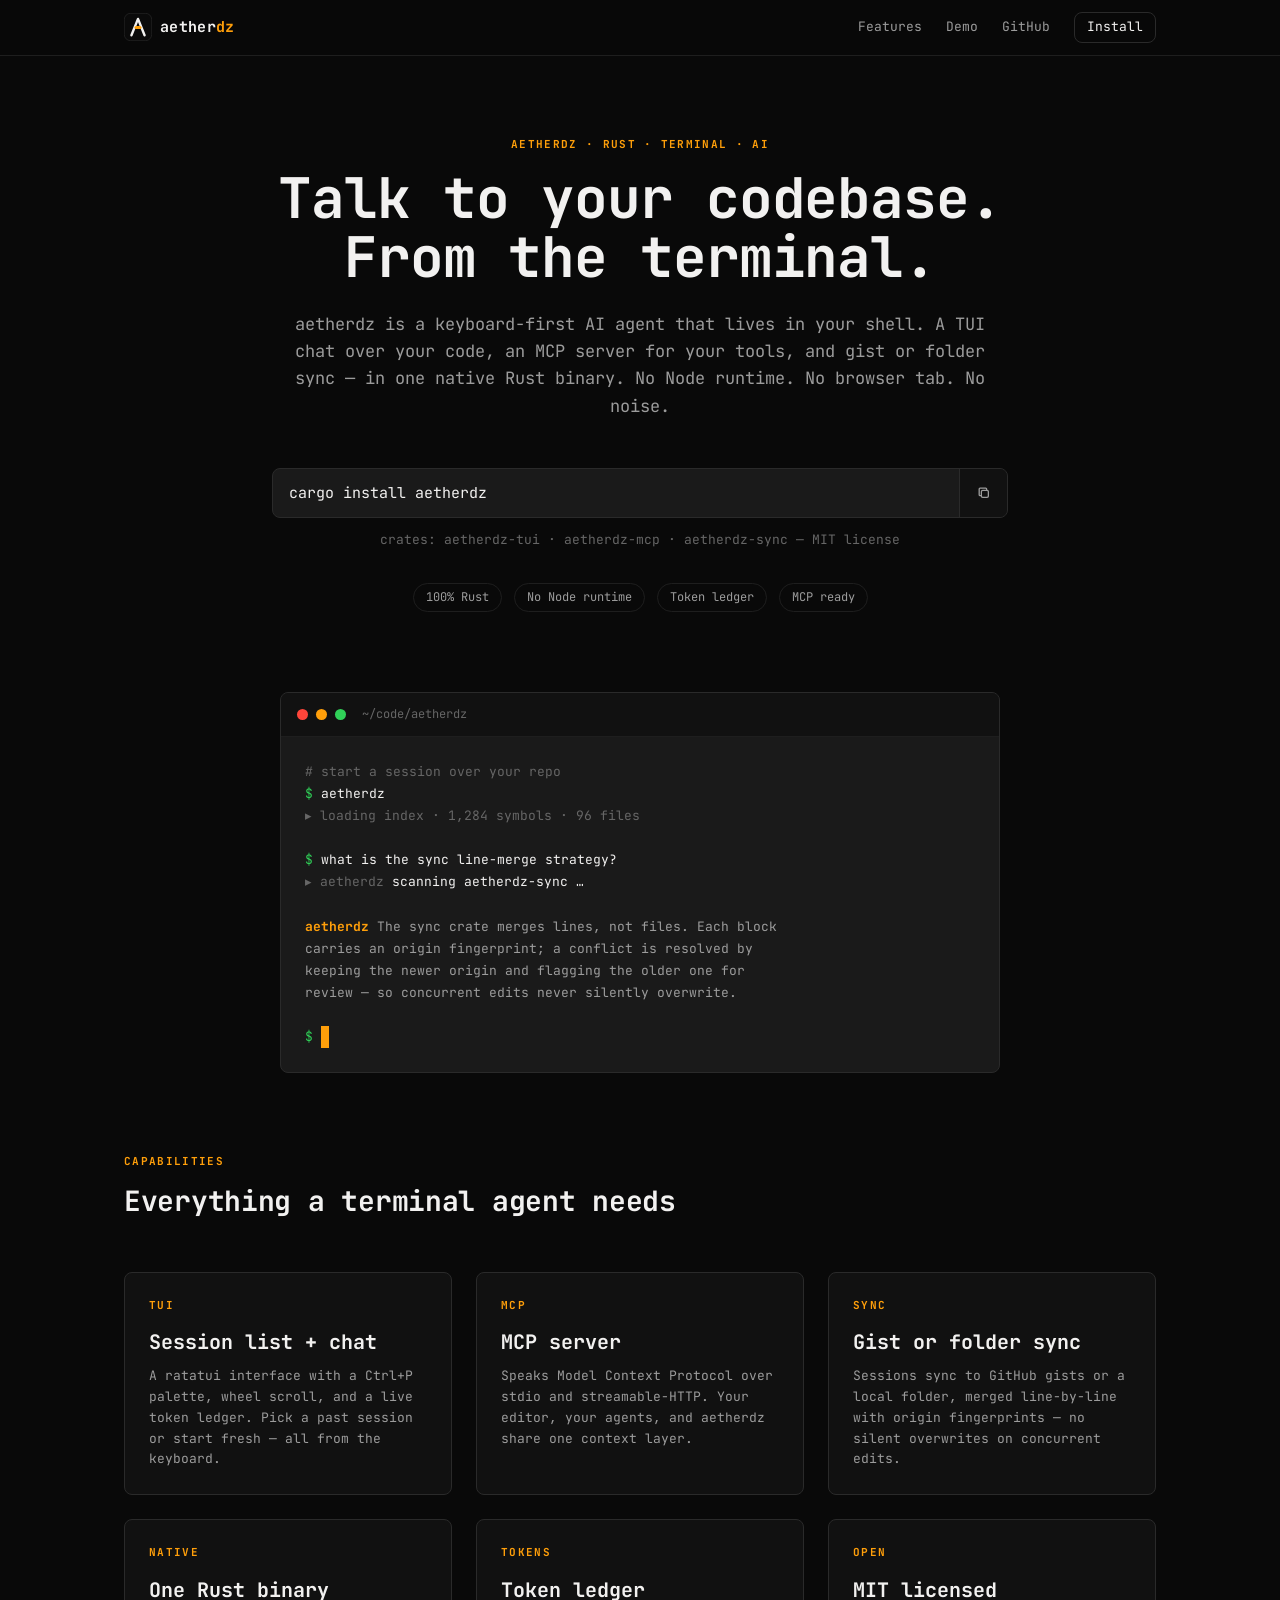
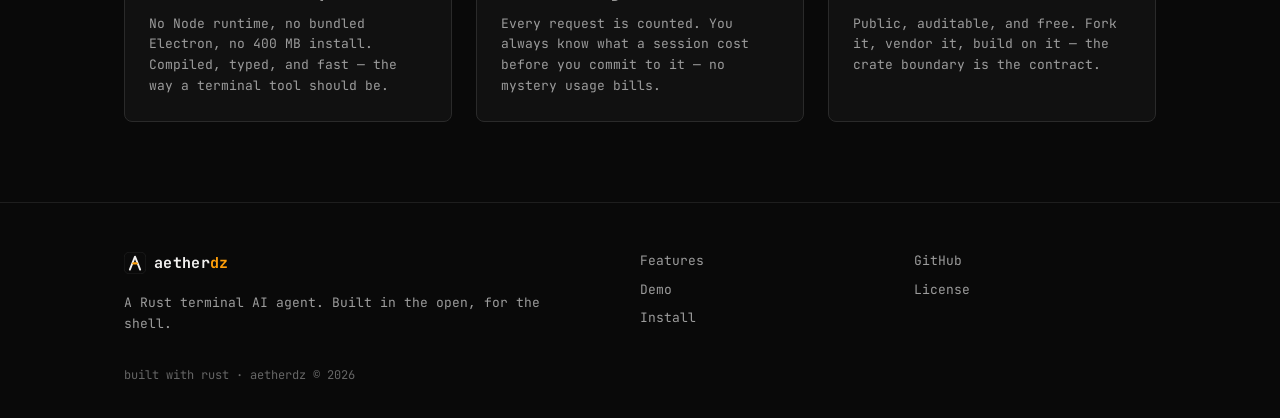
==== index.html @ 6d231a92 "site: aetherdz landing page + original logo mark (DESIGN.md-driven, opencode.ai/jcode.sh aesthetic)" ====
<!DOCTYPE html>
<html lang="en">
<head>
<meta charset="UTF-8">
<meta name="viewport" content="width=device-width, initial-scale=1.0">
<title>aetherdz — Rust terminal AI agent</title>
<meta name="description" content="aetherdz is a Rust terminal AI agent: a TUI chat over your codebase with an MCP server and gist/folder sync. Keyboard-first, token-ledgered, zero Node runtime.">
<link rel="icon" type="image/svg+xml" href="/logo.svg">
<link rel="preload" href="/fonts/jetbrains-mono-400.woff2" as="font" type="font/woff2" crossorigin>
<link rel="preload" href="/fonts/jetbrains-mono-700.woff2" as="font" type="font/woff2" crossorigin>
<link rel="stylesheet" href="/style.css">
</head>
<body>
<a class="skip-link" href="#main">Skip to content</a>

<header class="nav" id="top">
  <nav aria-label="Primary">
    <a class="brand" href="#top" aria-label="aetherdz home">
      <svg class="brand-mark" viewBox="0 0 64 64" width="28" height="28" aria-hidden="true">
        <rect x="0.75" y="0.75" width="62.5" height="62.5" rx="14" fill="#0A0A0A" stroke="#2A2A2A" stroke-width="1.5"/>
        <path d="M 17 51 L 32 13.5 L 47 51" fill="none" stroke="#F2F1F0" stroke-width="5.5" stroke-linecap="round" stroke-linejoin="round"/>
        <rect x="24" y="29.5" width="16" height="7" rx="3.5" fill="#FF9F0A"/>
      </svg>
      <span class="brand-name">aether<span class="brand-accent">dz</span></span>
    </a>
    <div class="nav-links">
      <a href="#features">Features</a>
      <a href="#terminal">Demo</a>
      <a href="https://github.com/Aetherdz/aetherdz" rel="noopener">GitHub</a>
      <a class="nav-cta" href="#install">Install</a>
    </div>
  </nav>
</header>

<main id="main">

  <section class="hero" aria-labelledby="hero-title">
    <p class="overline">aetherdz · rust · terminal · ai</p>
    <h1 id="hero-title">Talk to your codebase.<br>From the terminal.</h1>
    <p class="lead">aetherdz is a keyboard-first AI agent that lives in your shell. A TUI chat over your code, an MCP server for your tools, and gist or folder sync — in one native Rust binary. No Node runtime. No browser tab. No noise.</p>
    <div class="install" id="install">
      <div class="install-row">
        <code class="install-code" id="install-code">cargo install aetherdz</code>
        <button class="copy-btn" id="copy-btn" type="button" aria-label="Copy install command">
          <svg class="icon icon-copy" viewBox="0 0 16 16" width="14" height="14" aria-hidden="true"><rect x="5" y="5" width="8" height="8" rx="1.5" fill="none" stroke="currentColor" stroke-width="1.5"/><path d="M11 5V3.5a1 1 0 0 0-1-1H3.5a1 1 0 0 0-1 1V10a1 1 0 0 0 1 1H5" fill="none" stroke="currentColor" stroke-width="1.5"/></svg>
          <svg class="icon icon-check" viewBox="0 0 16 16" width="14" height="14" aria-hidden="true"><path d="M3 8.5 6.5 12 13 4.5" fill="none" stroke="currentColor" stroke-width="2" stroke-linecap="round" stroke-linejoin="round"/></svg>
        </button>
      </div>
      <p class="install-meta" aria-live="polite">crates: aetherdz-tui · aetherdz-mcp · aetherdz-sync — MIT license</p>
    </div>
    <ul class="badges" aria-label="Highlights">
      <li>100% Rust</li>
      <li>No Node runtime</li>
      <li>Token ledger</li>
      <li>MCP ready</li>
    </ul>
  </section>

  <section class="terminal-wrap" id="terminal" aria-labelledby="terminal-title">
    <h2 id="terminal-title" class="sr-only">Terminal demo</h2>
    <figure class="terminal">
      <div class="terminal-bar">
        <span class="dot dot-red" aria-hidden="true"></span>
        <span class="dot dot-yellow" aria-hidden="true"></span>
        <span class="dot dot-green" aria-hidden="true"></span>
        <span class="terminal-path">~/code/aetherdz</span>
      </div>
      <pre class="terminal-body" tabindex="0"><span class="t-dim"># start a session over your repo</span>
<span class="t-prompt">$</span> aetherdz
<span class="t-dim">▸ loading index · 1,284 symbols · 96 files</span>

<span class="t-prompt">$</span> what is the sync line-merge strategy?
<span class="t-dim">▸ aetherdz</span> scanning aetherdz-sync …

<span class="t-sys">aetherdz</span> <span class="t-plain">The sync crate merges lines, not files. Each block
carries an origin fingerprint; a conflict is resolved by
keeping the newer origin and flagging the older one for
review — so concurrent edits never silently overwrite.</span>

<span class="t-prompt">$</span> <span class="t-cursor">▊</span></pre>
    </figure>
  </section>

  <section class="features" id="features" aria-labelledby="features-title">
    <p class="overline">capabilities</p>
    <h2 class="section-title" id="features-title">Everything a terminal agent needs</h2>
    <div class="feature-grid">
      <article class="feature-card">
        <p class="feature-label">tui</p>
        <h3>Session list + chat</h3>
        <p>A ratatui interface with a Ctrl+P palette, wheel scroll, and a live token ledger. Pick a past session or start fresh — all from the keyboard.</p>
      </article>
      <article class="feature-card">
        <p class="feature-label">mcp</p>
        <h3>MCP server</h3>
        <p>Speaks Model Context Protocol over stdio and streamable-HTTP. Your editor, your agents, and aetherdz share one context layer.</p>
      </article>
      <article class="feature-card">
        <p class="feature-label">sync</p>
        <h3>Gist or folder sync</h3>
        <p>Sessions sync to GitHub gists or a local folder, merged line-by-line with origin fingerprints — no silent overwrites on concurrent edits.</p>
      </article>
      <article class="feature-card">
        <p class="feature-label">native</p>
        <h3>One Rust binary</h3>
        <p>No Node runtime, no bundled Electron, no 400 MB install. Compiled, typed, and fast — the way a terminal tool should be.</p>
      </article>
      <article class="feature-card">
        <p class="feature-label">tokens</p>
        <h3>Token ledger</h3>
        <p>Every request is counted. You always know what a session cost before you commit to it — no mystery usage bills.</p>
      </article>
      <article class="feature-card">
        <p class="feature-label">open</p>
        <h3>MIT licensed</h3>
        <p>Public, auditable, and free. Fork it, vendor it, build on it — the crate boundary is the contract.</p>
      </article>
    </div>
  </section>

</main>

<footer class="footer">
  <div class="footer-grid">
    <div class="footer-brand">
      <a class="brand" href="#top" aria-label="aetherdz home">
        <svg class="brand-mark" viewBox="0 0 64 64" width="22" height="22" aria-hidden="true">
          <rect x="0.75" y="0.75" width="62.5" height="62.5" rx="14" fill="#0A0A0A" stroke="#2A2A2A" stroke-width="1.5"/>
          <path d="M 17 51 L 32 13.5 L 47 51" fill="none" stroke="#F2F1F0" stroke-width="5.5" stroke-linecap="round" stroke-linejoin="round"/>
          <rect x="24" y="29.5" width="16" height="7" rx="3.5" fill="#FF9F0A"/>
        </svg>
        <span class="brand-name">aether<span class="brand-accent">dz</span></span>
      </a>
      <p class="footer-tagline">A Rust terminal AI agent. Built in the open, for the shell.</p>
    </div>
    <nav class="footer-links" aria-label="Footer">
      <a href="#features">Features</a>
      <a href="#terminal">Demo</a>
      <a href="#install">Install</a>
    </nav>
    <div class="footer-links" aria-label="External">
      <a href="https://github.com/Aetherdz/aetherdz" rel="noopener">GitHub</a>
      <a href="https://github.com/Aetherdz/aetherdz/blob/main/LICENSE" rel="noopener">License</a>
    </div>
  </div>
  <p class="footer-status">built with rust · aetherdz © 2026</p>
</footer>

<script>
(function () {
  var btn = document.getElementById('copy-btn');
  var code = document.getElementById('install-code');
  var text = 'cargo install aetherdz';
  var row = btn.closest('.install-row');
  btn.addEventListener('click', function () {
    function done() {
      row.classList.add('copied');
      btn.setAttribute('aria-label', 'Copied');
      setTimeout(function () {
        row.classList.remove('copied');
        btn.setAttribute('aria-label', 'Copy install command');
      }, 1200);
    }
    if (navigator.clipboard && navigator.clipboard.writeText) {
      navigator.clipboard.writeText(text).then(done).catch(function () { fallback(); });
    } else { fallback(); }
    function fallback() {
      var ta = document.createElement('textarea');
      ta.value = text;
      ta.setAttribute('readonly', '');
      ta.style.position = 'absolute';
      ta.style.left = '-9999px';
      document.body.appendChild(ta);
      ta.select();
      try { document.execCommand('copy'); done(); } catch (e) {}
      document.body.removeChild(ta);
    }
  });
})();
</script>
</body>
</html>
---- style.css ----
/* ============================================================
   aetherdz — design tokens (DESIGN.md §2–§4)
   Dark mono terminal aesthetic · opencode.ai + jcode.sh
   ============================================================ */

:root {
  /* Surface */
  --surface-primary: #090909;
  --surface-secondary: #111111;
  --surface-elevated: #1A1A1A;
  /* Text */
  --text-primary: #F2F1F0;
  --text-secondary: #9C9C9C;
  --text-tertiary: #666666;
  /* Border */
  --border-default: #2A2A2A;
  --border-subtle: #1E1E1E;
  /* Accent */
  --accent-primary: #FF9F0A;
  --accent-hover: #FFB340;
  /* Status */
  --status-success: #30D158;
  --status-error: #FF453A;
  /* Spacing */
  --space-1: 4px;
  --space-2: 8px;
  --space-3: 12px;
  --space-4: 16px;
  --space-6: 24px;
  --space-8: 32px;
  --space-10: 40px;
  --space-12: 48px;
  --space-16: 64px;
  --space-20: 80px;
  /* Type scale */
  --text-display: clamp(2.25rem, 6vw, 3.5rem);
  --text-h1: 1.75rem;
  --text-h2: 1.25rem;
  --text-body-lg: 1.0625rem;
  --text-body: 0.9375rem;
  --text-body-sm: 0.8125rem;
  --text-caption: 0.75rem;
  --text-overline: 0.6875rem;
  /* Motion */
  --ease-out: cubic-bezier(0.16, 1, 0.3, 1);
  /* Layout */
  --content-width: 1080px;
  --radius: 8px;
  --font-mono: "JetBrains Mono", ui-monospace, SFMono-Regular, Menlo, Consolas, monospace;
}

@font-face {
  font-family: "JetBrains Mono";
  src: url("/fonts/jetbrains-mono-400.woff2") format("woff2");
  font-weight: 400;
  font-style: normal;
  font-display: swap;
}
@font-face {
  font-family: "JetBrains Mono";
  src: url("/fonts/jetbrains-mono-700.woff2") format("woff2");
  font-weight: 700;
  font-style: normal;
  font-display: swap;
}

/* ============================================================
   Base
   ============================================================ */

* { box-sizing: border-box; }

html { scroll-behavior: smooth; }

body {
  margin: 0;
  background: var(--surface-primary);
  color: var(--text-primary);
  font-family: var(--font-mono);
  font-size: var(--text-body);
  line-height: 1.6;
  -webkit-font-smoothing: antialiased;
}

img, svg { display: block; }

a { color: var(--text-secondary); text-decoration: none; transition: color 150ms var(--ease-out); }
a:hover { color: var(--text-primary); }
a:focus-visible, button:focus-visible {
  outline: 2px solid var(--accent-primary);
  outline-offset: 2px;
  border-radius: 2px;
}

.skip-link {
  position: absolute;
  left: -9999px;
  top: 0;
  z-index: 100;
  background: var(--accent-primary);
  color: #090909;
  padding: var(--space-2) var(--space-4);
  font-weight: 700;
}
.skip-link:focus { left: 0; }

.sr-only {
  position: absolute;
  width: 1px; height: 1px;
  padding: 0; margin: -1px;
  overflow: hidden;
  clip: rect(0 0 0 0);
  white-space: nowrap;
  border: 0;
}

/* ============================================================
   Nav
   ============================================================ */

.nav {
  position: sticky;
  top: 0;
  z-index: 50;
  background: rgba(9, 9, 9, 0.92);
  backdrop-filter: blur(8px);
  border-bottom: 1px solid var(--border-subtle);
}

.nav nav {
  max-width: var(--content-width);
  margin: 0 auto;
  padding: var(--space-3) var(--space-6);
  display: flex;
  align-items: center;
  justify-content: space-between;
  gap: var(--space-4);
}

.brand {
  display: inline-flex;
  align-items: center;
  gap: var(--space-2);
  color: var(--text-primary);
  font-weight: 700;
}
.brand:hover { color: var(--text-primary); }
.brand-mark { flex: none; }
.brand-name { font-size: var(--text-body); letter-spacing: 0.02em; }
.brand-accent { color: var(--accent-primary); }

.nav-links {
  display: flex;
  align-items: center;
  gap: var(--space-6);
  font-size: var(--text-body-sm);
}

.nav-links a[aria-current="page"] { color: var(--text-primary); }

.nav-cta {
  color: var(--text-primary);
  border: 1px solid var(--border-default);
  border-radius: var(--radius);
  padding: var(--space-1) var(--space-3);
  transition: border-color 150ms var(--ease-out), color 150ms var(--ease-out);
}
.nav-cta:hover { border-color: var(--accent-primary); color: var(--accent-primary); }

/* ============================================================
   Hero
   ============================================================ */

.hero {
  max-width: var(--content-width);
  margin: 0 auto;
  padding: var(--space-20) var(--space-6) var(--space-12);
  text-align: center;
}

.overline {
  font-size: var(--text-overline);
  font-weight: 700;
  letter-spacing: 0.12em;
  text-transform: uppercase;
  color: var(--accent-primary);
  margin: 0 0 var(--space-4);
}

.hero h1 {
  font-size: var(--text-display);
  font-weight: 700;
  line-height: 1.05;
  letter-spacing: -0.02em;
  margin: 0 0 var(--space-6);
}

.lead {
  font-size: var(--text-body-lg);
  color: var(--text-secondary);
  max-width: 46rem;
  margin: 0 auto var(--space-12);
}

/* Install command */
.install { max-width: 46rem; margin: 0 auto var(--space-8); }

.install-row {
  display: flex;
  align-items: stretch;
  border: 1px solid var(--border-default);
  border-radius: var(--radius);
  background: var(--surface-elevated);
  overflow: hidden;
  transition: border-color 150ms var(--ease-out);
}
.install-row.copied { border-color: var(--status-success); }

.install-code {
  flex: 1;
  padding: var(--space-3) var(--space-4);
  font-family: var(--font-mono);
  font-size: var(--text-body);
  color: var(--text-primary);
  text-align: left;
  user-select: all;
  overflow-x: auto;
  white-space: nowrap;
}

.copy-btn {
  flex: none;
  display: grid;
  place-items: center;
  width: 48px;
  border: none;
  border-left: 1px solid var(--border-default);
  background: var(--surface-secondary);
  color: var(--text-secondary);
  cursor: pointer;
  transition: color 150ms var(--ease-out), background-color 150ms var(--ease-out);
}
.copy-btn:hover { color: var(--accent-primary); background: var(--surface-elevated); }
.copy-btn:active { background: var(--surface-primary); }

.icon-check { display: none; }
.install-row.copied .icon-copy { display: none; }
.install-row.copied .icon-check { display: block; color: var(--status-success); }

.install-meta {
  margin: var(--space-3) 0 0;
  font-size: var(--text-body-sm);
  color: var(--text-tertiary);
}

/* Badges */
.badges {
  list-style: none;
  display: flex;
  flex-wrap: wrap;
  justify-content: center;
  gap: var(--space-3);
  padding: 0;
  margin: var(--space-8) 0 0;
}
.badges li {
  font-size: var(--text-caption);
  font-weight: 500;
  color: var(--text-secondary);
  border: 1px solid var(--border-subtle);
  border-radius: 999px;
  padding: var(--space-1) var(--space-3);
}

/* ============================================================
   Terminal demo
   ============================================================ */

.terminal-wrap {
  max-width: var(--content-width);
  margin: 0 auto;
  padding: var(--space-8) var(--space-6) var(--space-20);
}

.terminal {
  max-width: 720px;
  margin: 0 auto;
  border: 1px solid var(--border-default);
  border-radius: var(--radius);
  background: var(--surface-elevated);
  overflow: hidden;
  animation: rise 500ms var(--ease-out) both;
}

.terminal-bar {
  display: flex;
  align-items: center;
  gap: var(--space-2);
  padding: var(--space-3) var(--space-4);
  border-bottom: 1px solid var(--border-subtle);
  background: var(--surface-secondary);
}

.dot { width: 11px; height: 11px; border-radius: 50%; }
.dot-red { background: var(--status-error); }
.dot-yellow { background: var(--accent-primary); }
.dot-green { background: var(--status-success); }

.terminal-path {
  margin-left: var(--space-2);
  font-size: var(--text-caption);
  color: var(--text-tertiary);
}

.terminal-body {
  margin: 0;
  padding: var(--space-6);
  font-family: var(--font-mono);
  font-size: var(--text-body-sm);
  line-height: 1.7;
  color: var(--text-primary);
  overflow-x: auto;
  max-height: 420px;
}

.t-dim { color: var(--text-tertiary); }
.t-prompt { color: var(--status-success); }
.t-sys { color: var(--accent-primary); font-weight: 700; }
.t-plain { color: var(--text-secondary); }
.t-cursor {
  display: inline-block;
  width: 0.6em;
  background: var(--accent-primary);
  color: transparent;
  animation: blink 1.2s steps(2, start) infinite;
}

@keyframes blink { to { visibility: hidden; } }
@keyframes rise {
  from { opacity: 0; transform: translateY(8px); }
  to { opacity: 1; transform: translateY(0); }
}

/* ============================================================
   Features
   ============================================================ */

.features {
  max-width: var(--content-width);
  margin: 0 auto;
  padding: 0 var(--space-6) var(--space-20);
}

.features .overline { margin-bottom: var(--space-2); }

.section-title {
  font-size: var(--text-h1);
  font-weight: 700;
  letter-spacing: -0.01em;
  margin: 0 0 var(--space-12);
}

.feature-grid {
  display: grid;
  grid-template-columns: repeat(auto-fit, minmax(min(18rem, 100%), 1fr));
  gap: var(--space-6);
}

.feature-card {
  border: 1px solid var(--border-default);
  border-radius: var(--radius);
  background: var(--surface-secondary);
  padding: var(--space-6);
  transition: border-color 150ms var(--ease-out), transform 150ms var(--ease-out);
}
.feature-card:hover {
  border-color: var(--accent-primary);
  transform: translateY(-2px);
}

.feature-label {
  margin: 0 0 var(--space-3);
  font-size: var(--text-overline);
  font-weight: 700;
  letter-spacing: 0.12em;
  text-transform: uppercase;
  color: var(--accent-primary);
}

.feature-card h3 {
  font-size: var(--text-h2);
  font-weight: 700;
  margin: 0 0 var(--space-2);
}

.feature-card p:last-child {
  margin: 0;
  font-size: var(--text-body-sm);
  color: var(--text-secondary);
}

/* ============================================================
   Footer
   ============================================================ */

.footer {
  border-top: 1px solid var(--border-subtle);
  background: var(--surface-primary);
}

.footer-grid {
  max-width: var(--content-width);
  margin: 0 auto;
  padding: var(--space-12) var(--space-6) var(--space-8);
  display: grid;
  grid-template-columns: 2fr 1fr 1fr;
  gap: var(--space-8);
}

.footer-tagline {
  margin: var(--space-3) 0 0;
  font-size: var(--text-body-sm);
  color: var(--text-secondary);
  max-width: 26rem;
}

.footer-links {
  display: flex;
  flex-direction: column;
  gap: var(--space-2);
  font-size: var(--text-body-sm);
}

.footer-status {
  max-width: var(--content-width);
  margin: 0 auto;
  padding: 0 var(--space-6) var(--space-8);
  font-size: var(--text-caption);
  color: var(--text-tertiary);
}

/* ============================================================
   Responsive
   ============================================================ */

@media (max-width: 768px) {
  .nav-links a:not(.nav-cta) { display: none; }
  .footer-grid { grid-template-columns: 1fr; gap: var(--space-6); }
  .hero { padding-top: var(--space-16); }
}

@media (max-width: 480px) {
  .terminal-body { padding: var(--space-4); }
  .feature-grid { grid-template-columns: 1fr; }
}

/* ============================================================
   Reduced motion
   ============================================================ */

@media (prefers-reduced-motion: reduce) {
  html { scroll-behavior: auto; }
  .terminal { animation: none; }
  .t-cursor { animation: none; visibility: hidden; }
  .feature-card, a, .copy-btn { transition: none; }
}
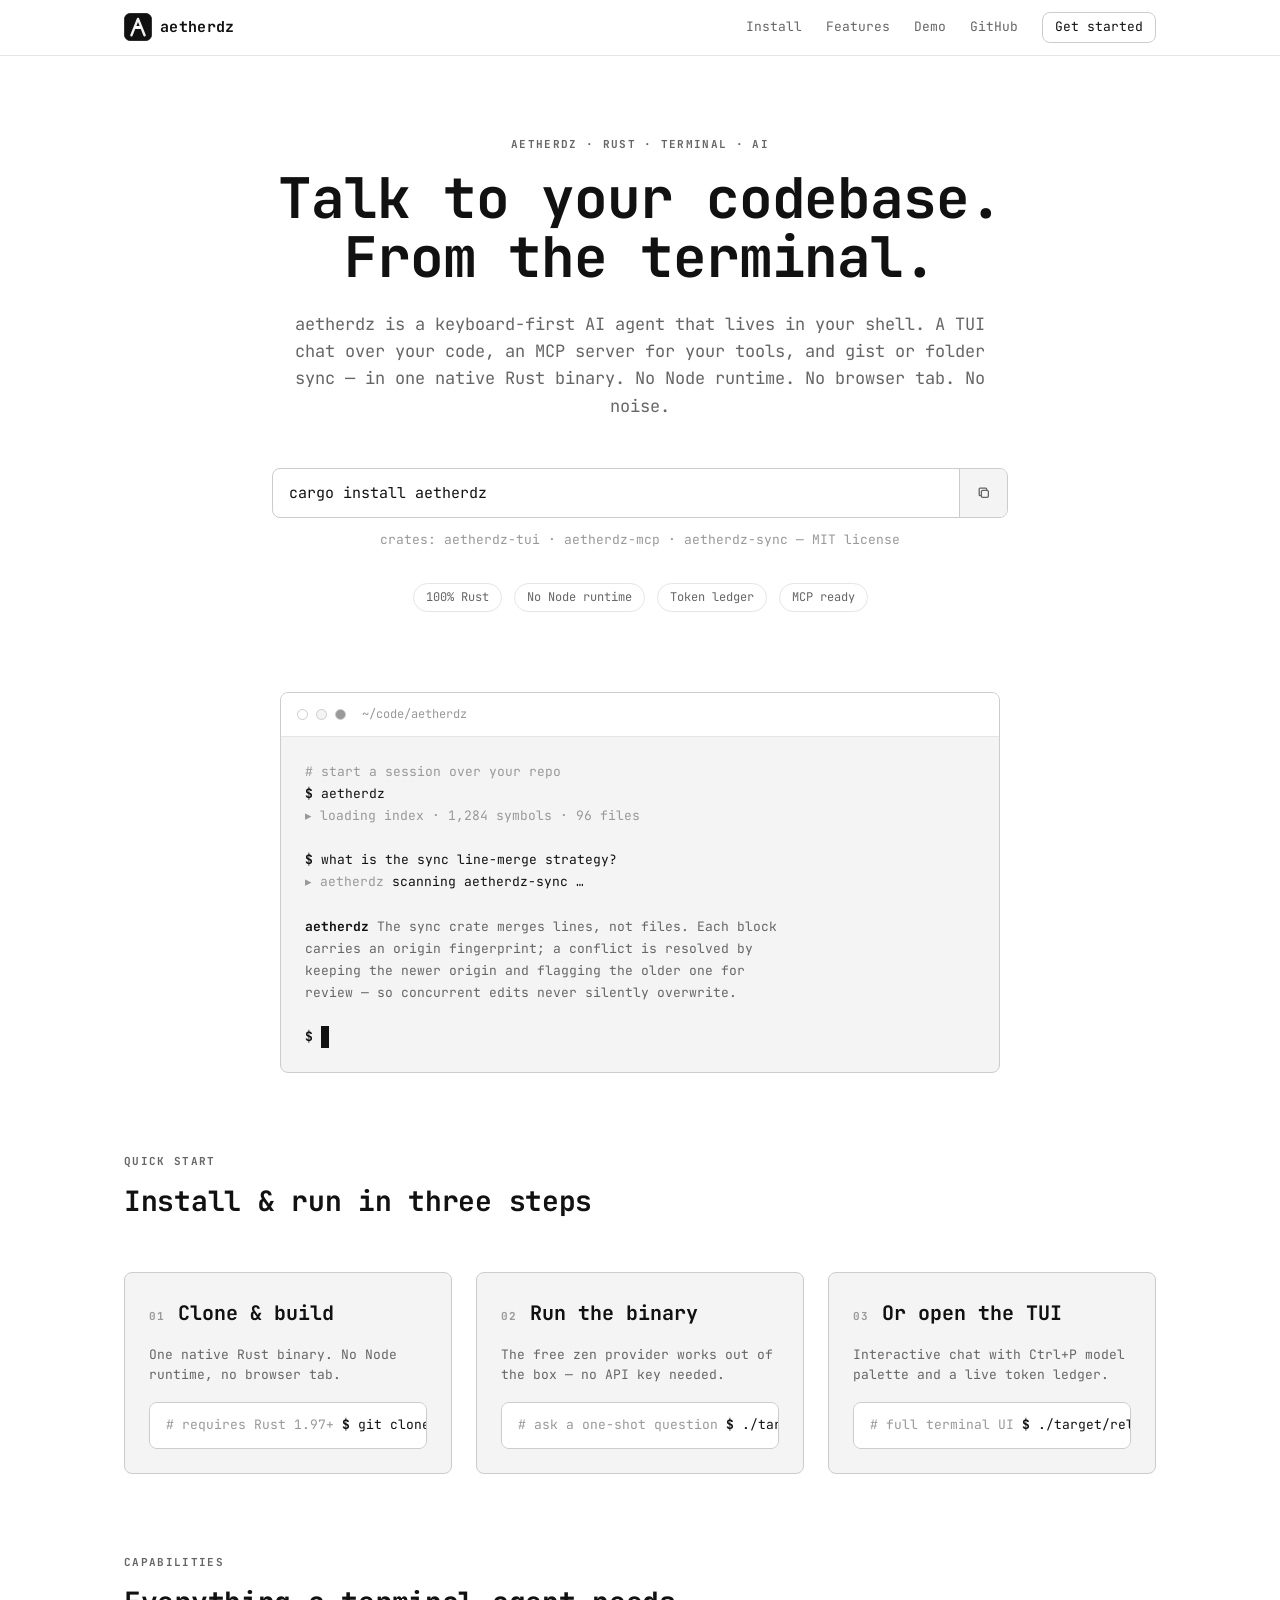
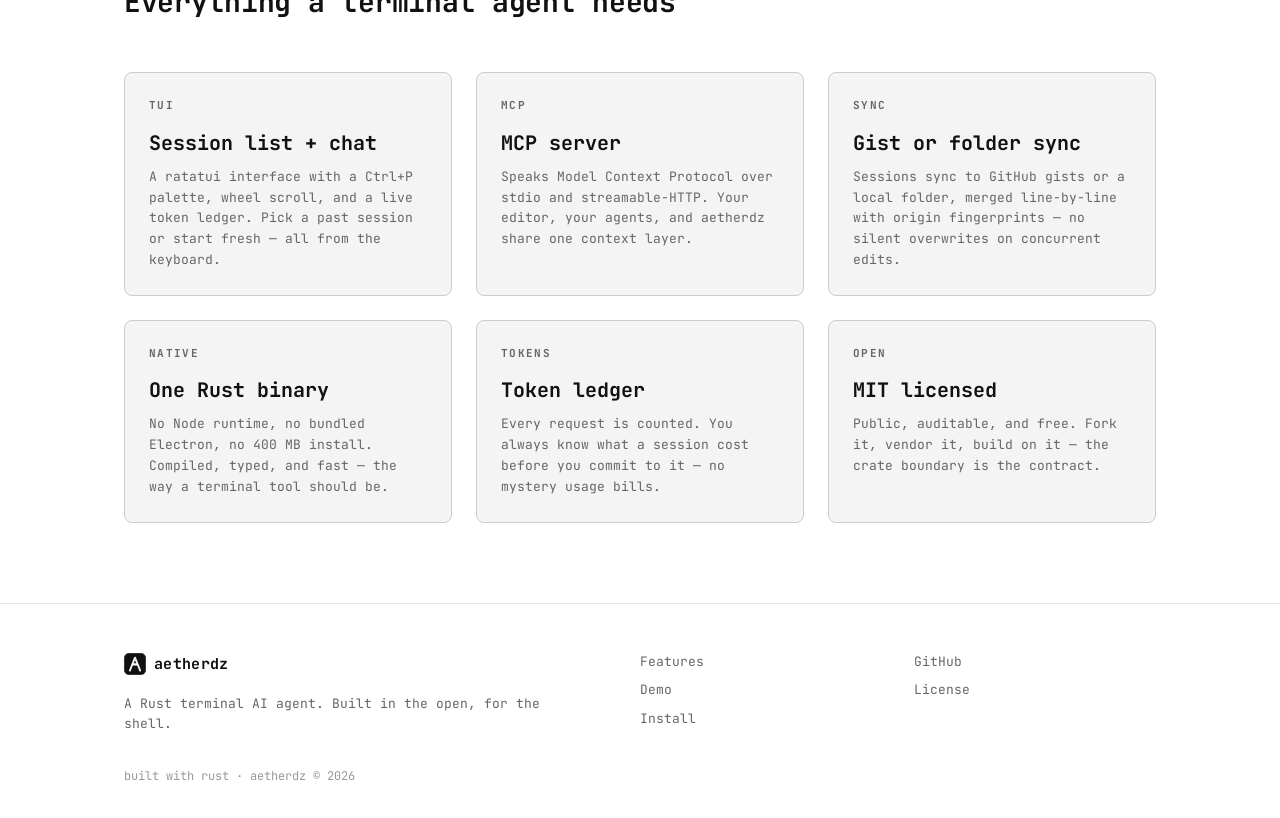
==== commit a97d415c: "site: black & white light theme + quickstart section; readme: full rewrite (ascii banner, comparison" ====
--- a/index.html
+++ b/index.html
@@ -17,17 +17,18 @@
   <nav aria-label="Primary">
     <a class="brand" href="#top" aria-label="aetherdz home">
       <svg class="brand-mark" viewBox="0 0 64 64" width="28" height="28" aria-hidden="true">
-        <rect x="0.75" y="0.75" width="62.5" height="62.5" rx="14" fill="#0A0A0A" stroke="#2A2A2A" stroke-width="1.5"/>
+        <rect x="0.75" y="0.75" width="62.5" height="62.5" rx="14" fill="#111111" stroke="#111111" stroke-width="1.5"/>
         <path d="M 17 51 L 32 13.5 L 47 51" fill="none" stroke="#F2F1F0" stroke-width="5.5" stroke-linecap="round" stroke-linejoin="round"/>
-        <rect x="24" y="29.5" width="16" height="7" rx="3.5" fill="#FF9F0A"/>
+        <rect x="24" y="29.5" width="16" height="7" rx="3.5" fill="#FFFFFF"/>
       </svg>
       <span class="brand-name">aether<span class="brand-accent">dz</span></span>
     </a>
     <div class="nav-links">
+      <a href="#quickstart">Install</a>
       <a href="#features">Features</a>
       <a href="#terminal">Demo</a>
       <a href="https://github.com/Aetherdz/aetherdz" rel="noopener">GitHub</a>
-      <a class="nav-cta" href="#install">Install</a>
+      <a class="nav-cta" href="#install">Get started</a>
     </div>
   </nav>
 </header>
@@ -81,6 +82,41 @@
     </figure>
   </section>
 
+  <section class="quickstart" id="quickstart" aria-labelledby="quickstart-title">
+    <p class="overline">quick start</p>
+    <h2 class="section-title" id="quickstart-title">Install &amp; run in three steps</h2>
+    <div class="steps">
+      <article class="step">
+        <div class="step-head">
+          <span class="step-num">01</span>
+          <h3 class="step-title">Clone &amp; build</h3>
+        </div>
+        <p>One native Rust binary. No Node runtime, no browser tab.</p>
+        <code class="step-code"><span class="c-comment"># requires Rust 1.97+</span>
+<span class="c-cmd">$</span> git clone https://github.com/Aetherdz/aetherdz
+<span class="c-cmd">$</span> cd aetherdz &amp;&amp; cargo build --release</code>
+      </article>
+      <article class="step">
+        <div class="step-head">
+          <span class="step-num">02</span>
+          <h3 class="step-title">Run the binary</h3>
+        </div>
+        <p>The free zen provider works out of the box — no API key needed.</p>
+        <code class="step-code"><span class="c-comment"># ask a one-shot question</span>
+<span class="c-cmd">$</span> ./target/release/aether ask "explain this repo"</code>
+      </article>
+      <article class="step">
+        <div class="step-head">
+          <span class="step-num">03</span>
+          <h3 class="step-title">Or open the TUI</h3>
+        </div>
+        <p>Interactive chat with Ctrl+P model palette and a live token ledger.</p>
+        <code class="step-code"><span class="c-comment"># full terminal UI</span>
+<span class="c-cmd">$</span> ./target/release/aether tui</code>
+      </article>
+    </div>
+  </section>
+
   <section class="features" id="features" aria-labelledby="features-title">
     <p class="overline">capabilities</p>
     <h2 class="section-title" id="features-title">Everything a terminal agent needs</h2>
@@ -125,9 +161,9 @@
     <div class="footer-brand">
       <a class="brand" href="#top" aria-label="aetherdz home">
         <svg class="brand-mark" viewBox="0 0 64 64" width="22" height="22" aria-hidden="true">
-          <rect x="0.75" y="0.75" width="62.5" height="62.5" rx="14" fill="#0A0A0A" stroke="#2A2A2A" stroke-width="1.5"/>
+          <rect x="0.75" y="0.75" width="62.5" height="62.5" rx="14" fill="#111111" stroke="#111111" stroke-width="1.5"/>
           <path d="M 17 51 L 32 13.5 L 47 51" fill="none" stroke="#F2F1F0" stroke-width="5.5" stroke-linecap="round" stroke-linejoin="round"/>
-          <rect x="24" y="29.5" width="16" height="7" rx="3.5" fill="#FF9F0A"/>
+          <rect x="24" y="29.5" width="16" height="7" rx="3.5" fill="#FFFFFF"/>
         </svg>
         <span class="brand-name">aether<span class="brand-accent">dz</span></span>
       </a>
--- a/style.css
+++ b/style.css
@@ -1,26 +1,26 @@
 /* ============================================================
    aetherdz — design tokens (DESIGN.md §2–§4)
-   Dark mono terminal aesthetic · opencode.ai + jcode.sh
+   Light black & white mono aesthetic · jcode.sh discipline
    ============================================================ */
 
 :root {
-  /* Surface */
-  --surface-primary: #090909;
-  --surface-secondary: #111111;
-  --surface-elevated: #1A1A1A;
+  /* Surface — light, borders-only depth */
+  --surface-primary: #FFFFFF;
+  --surface-secondary: #F4F4F4;
+  --surface-elevated: #FFFFFF;
   /* Text */
-  --text-primary: #F2F1F0;
-  --text-secondary: #9C9C9C;
-  --text-tertiary: #666666;
+  --text-primary: #111111;
+  --text-secondary: #666666;
+  --text-tertiary: #999999;
   /* Border */
-  --border-default: #2A2A2A;
-  --border-subtle: #1E1E1E;
-  /* Accent */
-  --accent-primary: #FF9F0A;
-  --accent-hover: #FFB340;
-  /* Status */
-  --status-success: #30D158;
-  --status-error: #FF453A;
+  --border-default: #CCCCCC;
+  --border-subtle: #E5E5E5;
+  /* Accent — black & white: accent is ink, not color */
+  --accent-primary: #111111;
+  --accent-hover: #000000;
+  /* Status — monochrome grays */
+  --status-success: #111111;
+  --status-error: #666666;
   /* Spacing */
   --space-1: 4px;
   --space-2: 8px;
@@ -87,7 +87,7 @@
 a { color: var(--text-secondary); text-decoration: none; transition: color 150ms var(--ease-out); }
 a:hover { color: var(--text-primary); }
 a:focus-visible, button:focus-visible {
-  outline: 2px solid var(--accent-primary);
+  outline: 2px solid var(--text-primary);
   outline-offset: 2px;
   border-radius: 2px;
 }
@@ -97,8 +97,8 @@
   left: -9999px;
   top: 0;
   z-index: 100;
-  background: var(--accent-primary);
-  color: #090909;
+  background: var(--text-primary);
+  color: var(--surface-primary);
   padding: var(--space-2) var(--space-4);
   font-weight: 700;
 }
@@ -122,7 +122,7 @@
   position: sticky;
   top: 0;
   z-index: 50;
-  background: rgba(9, 9, 9, 0.92);
+  background: rgba(255, 255, 255, 0.92);
   backdrop-filter: blur(8px);
   border-bottom: 1px solid var(--border-subtle);
 }
@@ -147,7 +147,7 @@
 .brand:hover { color: var(--text-primary); }
 .brand-mark { flex: none; }
 .brand-name { font-size: var(--text-body); letter-spacing: 0.02em; }
-.brand-accent { color: var(--accent-primary); }
+.brand-accent { color: var(--text-primary); }
 
 .nav-links {
   display: flex;
@@ -165,7 +165,7 @@
   padding: var(--space-1) var(--space-3);
   transition: border-color 150ms var(--ease-out), color 150ms var(--ease-out);
 }
-.nav-cta:hover { border-color: var(--accent-primary); color: var(--accent-primary); }
+.nav-cta:hover { border-color: var(--text-primary); }
 
 /* ============================================================
    Hero
@@ -183,7 +183,7 @@
   font-weight: 700;
   letter-spacing: 0.12em;
   text-transform: uppercase;
-  color: var(--accent-primary);
+  color: var(--text-secondary);
   margin: 0 0 var(--space-4);
 }
 
@@ -214,7 +214,7 @@
   overflow: hidden;
   transition: border-color 150ms var(--ease-out);
 }
-.install-row.copied { border-color: var(--status-success); }
+.install-row.copied { border-color: var(--text-primary); }
 
 .install-code {
   flex: 1;
@@ -240,12 +240,12 @@
   cursor: pointer;
   transition: color 150ms var(--ease-out), background-color 150ms var(--ease-out);
 }
-.copy-btn:hover { color: var(--accent-primary); background: var(--surface-elevated); }
-.copy-btn:active { background: var(--surface-primary); }
+.copy-btn:hover { color: var(--text-primary); background: var(--surface-elevated); }
+.copy-btn:active { background: var(--surface-secondary); }
 
 .icon-check { display: none; }
 .install-row.copied .icon-copy { display: none; }
-.install-row.copied .icon-check { display: block; color: var(--status-success); }
+.install-row.copied .icon-check { display: block; color: var(--text-primary); }
 
 .install-meta {
   margin: var(--space-3) 0 0;
@@ -287,7 +287,7 @@
   margin: 0 auto;
   border: 1px solid var(--border-default);
   border-radius: var(--radius);
-  background: var(--surface-elevated);
+  background: var(--surface-secondary);
   overflow: hidden;
   animation: rise 500ms var(--ease-out) both;
 }
@@ -298,13 +298,13 @@
   gap: var(--space-2);
   padding: var(--space-3) var(--space-4);
   border-bottom: 1px solid var(--border-subtle);
-  background: var(--surface-secondary);
-}
-
-.dot { width: 11px; height: 11px; border-radius: 50%; }
-.dot-red { background: var(--status-error); }
-.dot-yellow { background: var(--accent-primary); }
-.dot-green { background: var(--status-success); }
+  background: var(--surface-primary);
+}
+
+.dot { width: 11px; height: 11px; border-radius: 50%; border: 1px solid var(--border-default); }
+.dot-red { background: var(--surface-primary); }
+.dot-yellow { background: var(--surface-secondary); }
+.dot-green { background: var(--text-tertiary); }
 
 .terminal-path {
   margin-left: var(--space-2);
@@ -324,13 +324,13 @@
 }
 
 .t-dim { color: var(--text-tertiary); }
-.t-prompt { color: var(--status-success); }
-.t-sys { color: var(--accent-primary); font-weight: 700; }
+.t-prompt { color: var(--text-primary); font-weight: 700; }
+.t-sys { color: var(--text-primary); font-weight: 700; }
 .t-plain { color: var(--text-secondary); }
 .t-cursor {
   display: inline-block;
   width: 0.6em;
-  background: var(--accent-primary);
+  background: var(--text-primary);
   color: transparent;
   animation: blink 1.2s steps(2, start) infinite;
 }
@@ -340,6 +340,77 @@
   from { opacity: 0; transform: translateY(8px); }
   to { opacity: 1; transform: translateY(0); }
 }
+
+/* ============================================================
+   Quick start (install & usage)
+   ============================================================ */
+
+.quickstart {
+  max-width: var(--content-width);
+  margin: 0 auto;
+  padding: 0 var(--space-6) var(--space-20);
+}
+
+.quickstart .overline { margin-bottom: var(--space-2); }
+
+.steps {
+  display: grid;
+  grid-template-columns: repeat(auto-fit, minmax(min(20rem, 100%), 1fr));
+  gap: var(--space-6);
+  margin-top: var(--space-12);
+}
+
+.step {
+  border: 1px solid var(--border-default);
+  border-radius: var(--radius);
+  background: var(--surface-secondary);
+  padding: var(--space-6);
+}
+
+.step-head {
+  display: flex;
+  align-items: baseline;
+  gap: var(--space-3);
+  margin: 0 0 var(--space-4);
+}
+
+.step-num {
+  font-size: var(--text-overline);
+  font-weight: 700;
+  letter-spacing: 0.12em;
+  color: var(--text-tertiary);
+}
+
+.step-title {
+  font-size: var(--text-h2);
+  font-weight: 700;
+  margin: 0;
+}
+
+.step p {
+  margin: 0 0 var(--space-4);
+  font-size: var(--text-body-sm);
+  color: var(--text-secondary);
+}
+
+.step-code {
+  display: block;
+  border: 1px solid var(--border-default);
+  border-radius: var(--radius);
+  background: var(--surface-primary);
+  padding: var(--space-3) var(--space-4);
+  font-family: var(--font-mono);
+  font-size: var(--text-body-sm);
+  color: var(--text-primary);
+  overflow-x: auto;
+  white-space: nowrap;
+  user-select: all;
+}
+
+.step-code.multi { white-space: pre; }
+
+.step-code .c-comment { color: var(--text-tertiary); }
+.step-code .c-cmd { color: var(--text-primary); font-weight: 700; }
 
 /* ============================================================
    Features
@@ -374,7 +445,7 @@
   transition: border-color 150ms var(--ease-out), transform 150ms var(--ease-out);
 }
 .feature-card:hover {
-  border-color: var(--accent-primary);
+  border-color: var(--text-primary);
   transform: translateY(-2px);
 }
 
@@ -384,7 +455,7 @@
   font-weight: 700;
   letter-spacing: 0.12em;
   text-transform: uppercase;
-  color: var(--accent-primary);
+  color: var(--text-secondary);
 }
 
 .feature-card h3 {
@@ -452,6 +523,7 @@
 @media (max-width: 480px) {
   .terminal-body { padding: var(--space-4); }
   .feature-grid { grid-template-columns: 1fr; }
+  .steps { grid-template-columns: 1fr; }
 }
 
 /* ============================================================
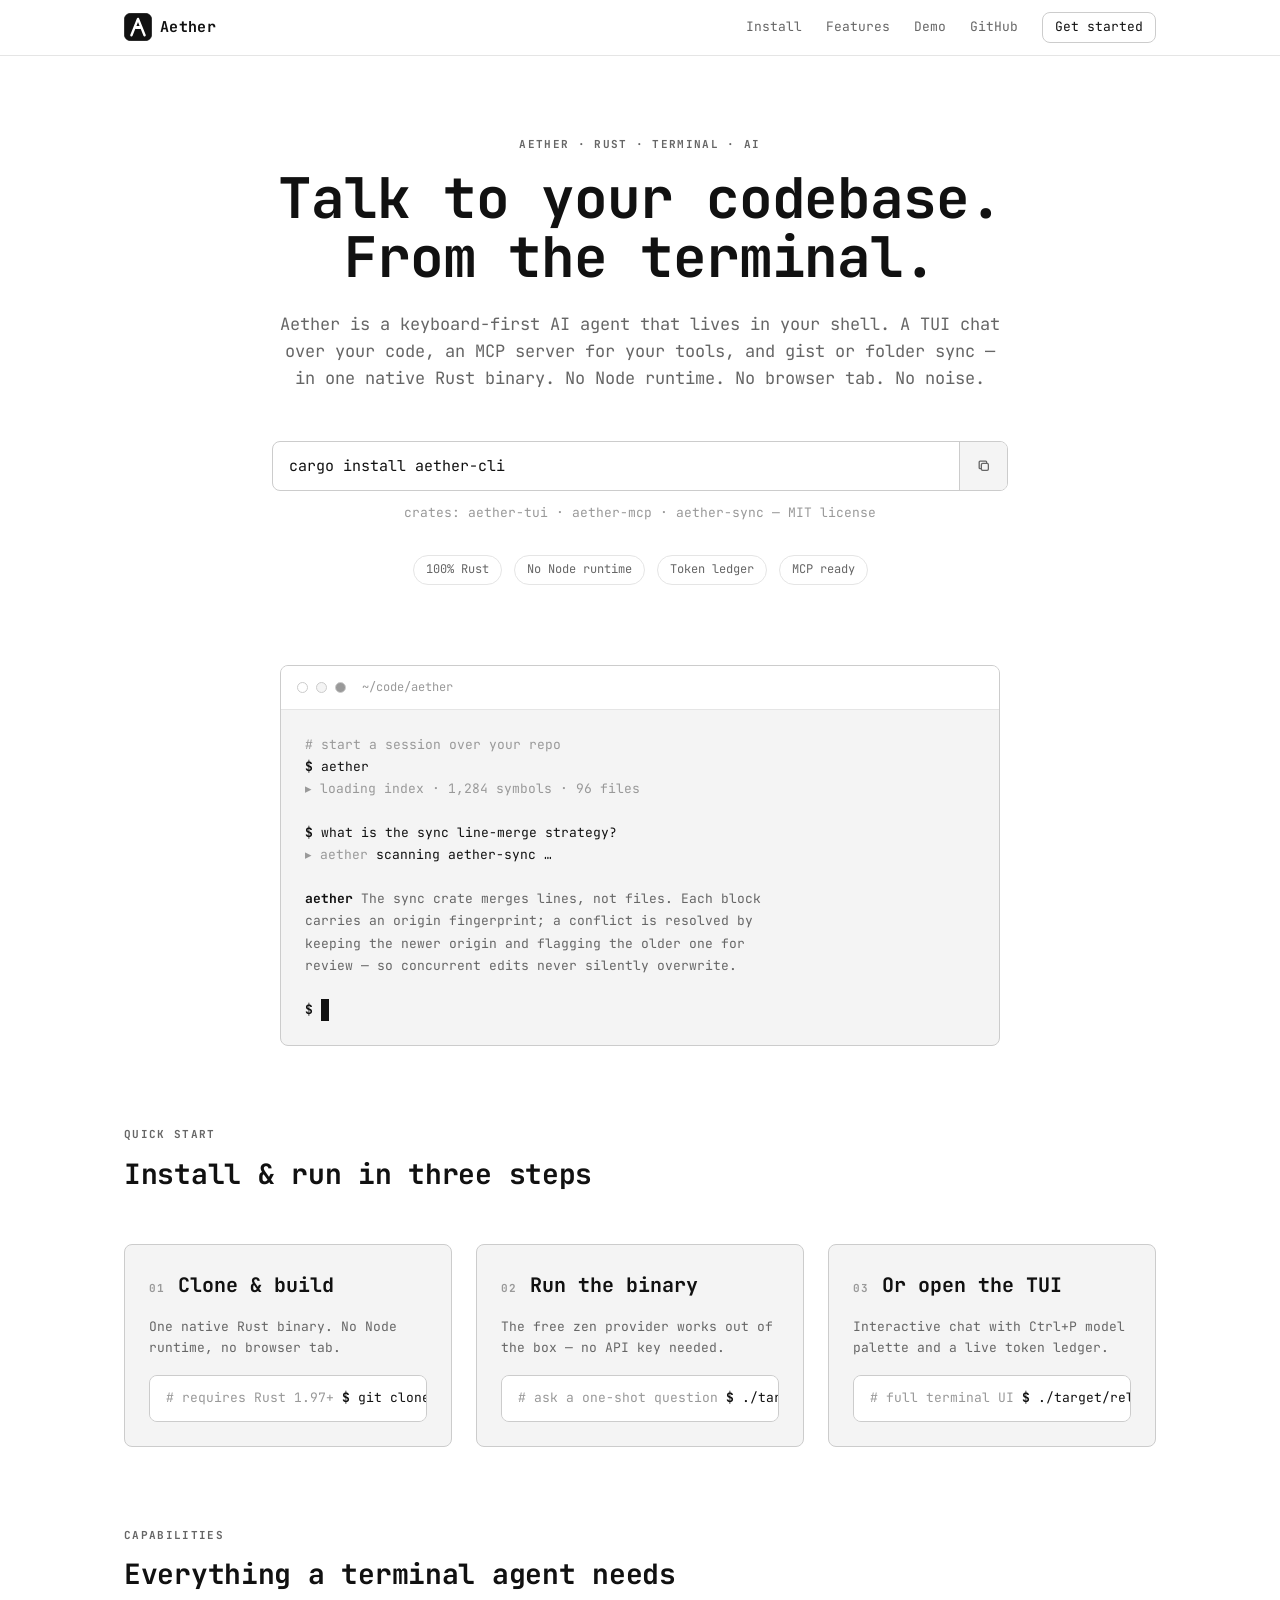
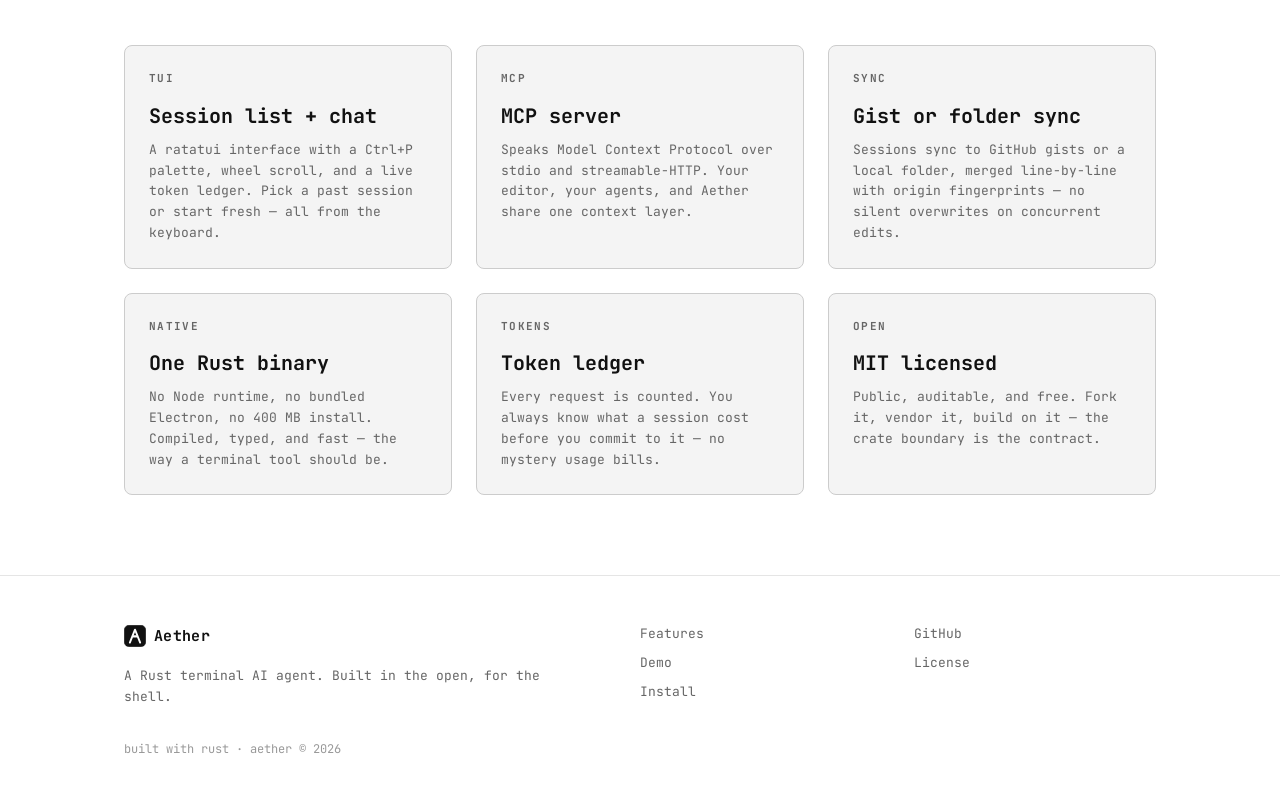
==== commit d6da7512: "rename: aetherdz → aether across crates, docs, site, prompts; add retry/backoff + layered prompt fil" ====
--- a/index.html
+++ b/index.html
@@ -3,8 +3,13 @@
 <head>
 <meta charset="UTF-8">
 <meta name="viewport" content="width=device-width, initial-scale=1.0">
-<title>aetherdz — Rust terminal AI agent</title>
-<meta name="description" content="aetherdz is a Rust terminal AI agent: a TUI chat over your codebase with an MCP server and gist/folder sync. Keyboard-first, token-ledgered, zero Node runtime.">
+<title>Aether — Rust terminal AI agent</title>
+<meta name="description" content="Aether is a Rust terminal AI agent: a TUI chat over your codebase with an MCP server and gist/folder sync. Keyboard-first, token-ledgered, zero Node runtime.">
+<meta property="og:title" content="Aether — Rust terminal AI agent">
+<meta property="og:description" content="A terminal AI coding agent in one Rust binary. Talk to your codebase from the shell.">
+<meta property="og:type" content="website">
+<meta property="og:image" content="https://aetherdz.github.io/aetherdz/logo.svg">
+<meta name="theme-color" content="#FFFFFF">
 <link rel="icon" type="image/svg+xml" href="/logo.svg">
 <link rel="preload" href="/fonts/jetbrains-mono-400.woff2" as="font" type="font/woff2" crossorigin>
 <link rel="preload" href="/fonts/jetbrains-mono-700.woff2" as="font" type="font/woff2" crossorigin>
@@ -15,13 +20,13 @@
 
 <header class="nav" id="top">
   <nav aria-label="Primary">
-    <a class="brand" href="#top" aria-label="aetherdz home">
+    <a class="brand" href="#top" aria-label="Aether home">
       <svg class="brand-mark" viewBox="0 0 64 64" width="28" height="28" aria-hidden="true">
         <rect x="0.75" y="0.75" width="62.5" height="62.5" rx="14" fill="#111111" stroke="#111111" stroke-width="1.5"/>
-        <path d="M 17 51 L 32 13.5 L 47 51" fill="none" stroke="#F2F1F0" stroke-width="5.5" stroke-linecap="round" stroke-linejoin="round"/>
+        <path d="M 17 51 L 32 13.5 L 47 51" fill="none" stroke="#FFFFFF" stroke-width="5.5" stroke-linecap="round" stroke-linejoin="round"/>
         <rect x="24" y="29.5" width="16" height="7" rx="3.5" fill="#FFFFFF"/>
       </svg>
-      <span class="brand-name">aether<span class="brand-accent">dz</span></span>
+      <span class="brand-name">Aether</span>
     </a>
     <div class="nav-links">
       <a href="#quickstart">Install</a>
@@ -36,18 +41,18 @@
 <main id="main">
 
   <section class="hero" aria-labelledby="hero-title">
-    <p class="overline">aetherdz · rust · terminal · ai</p>
+    <p class="overline">aether · rust · terminal · ai</p>
     <h1 id="hero-title">Talk to your codebase.<br>From the terminal.</h1>
-    <p class="lead">aetherdz is a keyboard-first AI agent that lives in your shell. A TUI chat over your code, an MCP server for your tools, and gist or folder sync — in one native Rust binary. No Node runtime. No browser tab. No noise.</p>
+    <p class="lead">Aether is a keyboard-first AI agent that lives in your shell. A TUI chat over your code, an MCP server for your tools, and gist or folder sync — in one native Rust binary. No Node runtime. No browser tab. No noise.</p>
     <div class="install" id="install">
       <div class="install-row">
-        <code class="install-code" id="install-code">cargo install aetherdz</code>
+        <code class="install-code" id="install-code">cargo install aether-cli</code>
         <button class="copy-btn" id="copy-btn" type="button" aria-label="Copy install command">
           <svg class="icon icon-copy" viewBox="0 0 16 16" width="14" height="14" aria-hidden="true"><rect x="5" y="5" width="8" height="8" rx="1.5" fill="none" stroke="currentColor" stroke-width="1.5"/><path d="M11 5V3.5a1 1 0 0 0-1-1H3.5a1 1 0 0 0-1 1V10a1 1 0 0 0 1 1H5" fill="none" stroke="currentColor" stroke-width="1.5"/></svg>
           <svg class="icon icon-check" viewBox="0 0 16 16" width="14" height="14" aria-hidden="true"><path d="M3 8.5 6.5 12 13 4.5" fill="none" stroke="currentColor" stroke-width="2" stroke-linecap="round" stroke-linejoin="round"/></svg>
         </button>
       </div>
-      <p class="install-meta" aria-live="polite">crates: aetherdz-tui · aetherdz-mcp · aetherdz-sync — MIT license</p>
+      <p class="install-meta" aria-live="polite">crates: aether-tui · aether-mcp · aether-sync — MIT license</p>
     </div>
     <ul class="badges" aria-label="Highlights">
       <li>100% Rust</li>
@@ -64,16 +69,16 @@
         <span class="dot dot-red" aria-hidden="true"></span>
         <span class="dot dot-yellow" aria-hidden="true"></span>
         <span class="dot dot-green" aria-hidden="true"></span>
-        <span class="terminal-path">~/code/aetherdz</span>
+        <span class="terminal-path">~/code/aether</span>
       </div>
       <pre class="terminal-body" tabindex="0"><span class="t-dim"># start a session over your repo</span>
-<span class="t-prompt">$</span> aetherdz
+<span class="t-prompt">$</span> aether
 <span class="t-dim">▸ loading index · 1,284 symbols · 96 files</span>
 
 <span class="t-prompt">$</span> what is the sync line-merge strategy?
-<span class="t-dim">▸ aetherdz</span> scanning aetherdz-sync …
-
-<span class="t-sys">aetherdz</span> <span class="t-plain">The sync crate merges lines, not files. Each block
+<span class="t-dim">▸ aether</span> scanning aether-sync …
+
+<span class="t-sys">aether</span> <span class="t-plain">The sync crate merges lines, not files. Each block
 carries an origin fingerprint; a conflict is resolved by
 keeping the newer origin and flagging the older one for
 review — so concurrent edits never silently overwrite.</span>
@@ -94,7 +99,7 @@
         <p>One native Rust binary. No Node runtime, no browser tab.</p>
         <code class="step-code"><span class="c-comment"># requires Rust 1.97+</span>
 <span class="c-cmd">$</span> git clone https://github.com/Aetherdz/aetherdz
-<span class="c-cmd">$</span> cd aetherdz &amp;&amp; cargo build --release</code>
+<span class="c-cmd">$</span> cd aether && cargo build --release</code>
       </article>
       <article class="step">
         <div class="step-head">
@@ -129,7 +134,7 @@
       <article class="feature-card">
         <p class="feature-label">mcp</p>
         <h3>MCP server</h3>
-        <p>Speaks Model Context Protocol over stdio and streamable-HTTP. Your editor, your agents, and aetherdz share one context layer.</p>
+        <p>Speaks Model Context Protocol over stdio and streamable-HTTP. Your editor, your agents, and Aether share one context layer.</p>
       </article>
       <article class="feature-card">
         <p class="feature-label">sync</p>
@@ -159,13 +164,13 @@
 <footer class="footer">
   <div class="footer-grid">
     <div class="footer-brand">
-      <a class="brand" href="#top" aria-label="aetherdz home">
+      <a class="brand" href="#top" aria-label="Aether home">
         <svg class="brand-mark" viewBox="0 0 64 64" width="22" height="22" aria-hidden="true">
           <rect x="0.75" y="0.75" width="62.5" height="62.5" rx="14" fill="#111111" stroke="#111111" stroke-width="1.5"/>
-          <path d="M 17 51 L 32 13.5 L 47 51" fill="none" stroke="#F2F1F0" stroke-width="5.5" stroke-linecap="round" stroke-linejoin="round"/>
+          <path d="M 17 51 L 32 13.5 L 47 51" fill="none" stroke="#FFFFFF" stroke-width="5.5" stroke-linecap="round" stroke-linejoin="round"/>
           <rect x="24" y="29.5" width="16" height="7" rx="3.5" fill="#FFFFFF"/>
         </svg>
-        <span class="brand-name">aether<span class="brand-accent">dz</span></span>
+        <span class="brand-name">Aether</span>
       </a>
       <p class="footer-tagline">A Rust terminal AI agent. Built in the open, for the shell.</p>
     </div>
@@ -179,14 +184,14 @@
       <a href="https://github.com/Aetherdz/aetherdz/blob/main/LICENSE" rel="noopener">License</a>
     </div>
   </div>
-  <p class="footer-status">built with rust · aetherdz © 2026</p>
+  <p class="footer-status">built with rust · aether © 2026</p>
 </footer>
 
 <script>
 (function () {
   var btn = document.getElementById('copy-btn');
   var code = document.getElementById('install-code');
-  var text = 'cargo install aetherdz';
+  var text = 'cargo install aether-cli';
   var row = btn.closest('.install-row');
   btn.addEventListener('click', function () {
     function done() {
--- a/style.css
+++ b/style.css
@@ -1,5 +1,5 @@
 /* ============================================================
-   aetherdz — design tokens (DESIGN.md §2–§4)
+   Aether — design tokens (DESIGN.md §2–§4)
    Light black & white mono aesthetic · jcode.sh discipline
    ============================================================ */
 
@@ -72,6 +72,17 @@
 
 html { scroll-behavior: smooth; }
 
+:root { color-scheme: light; }
+
+html {
+  scroll-padding-top: 96px;
+}
+
+::selection {
+  background: var(--text-primary);
+  color: var(--surface-primary);
+}
+
 body {
   margin: 0;
   background: var(--surface-primary);
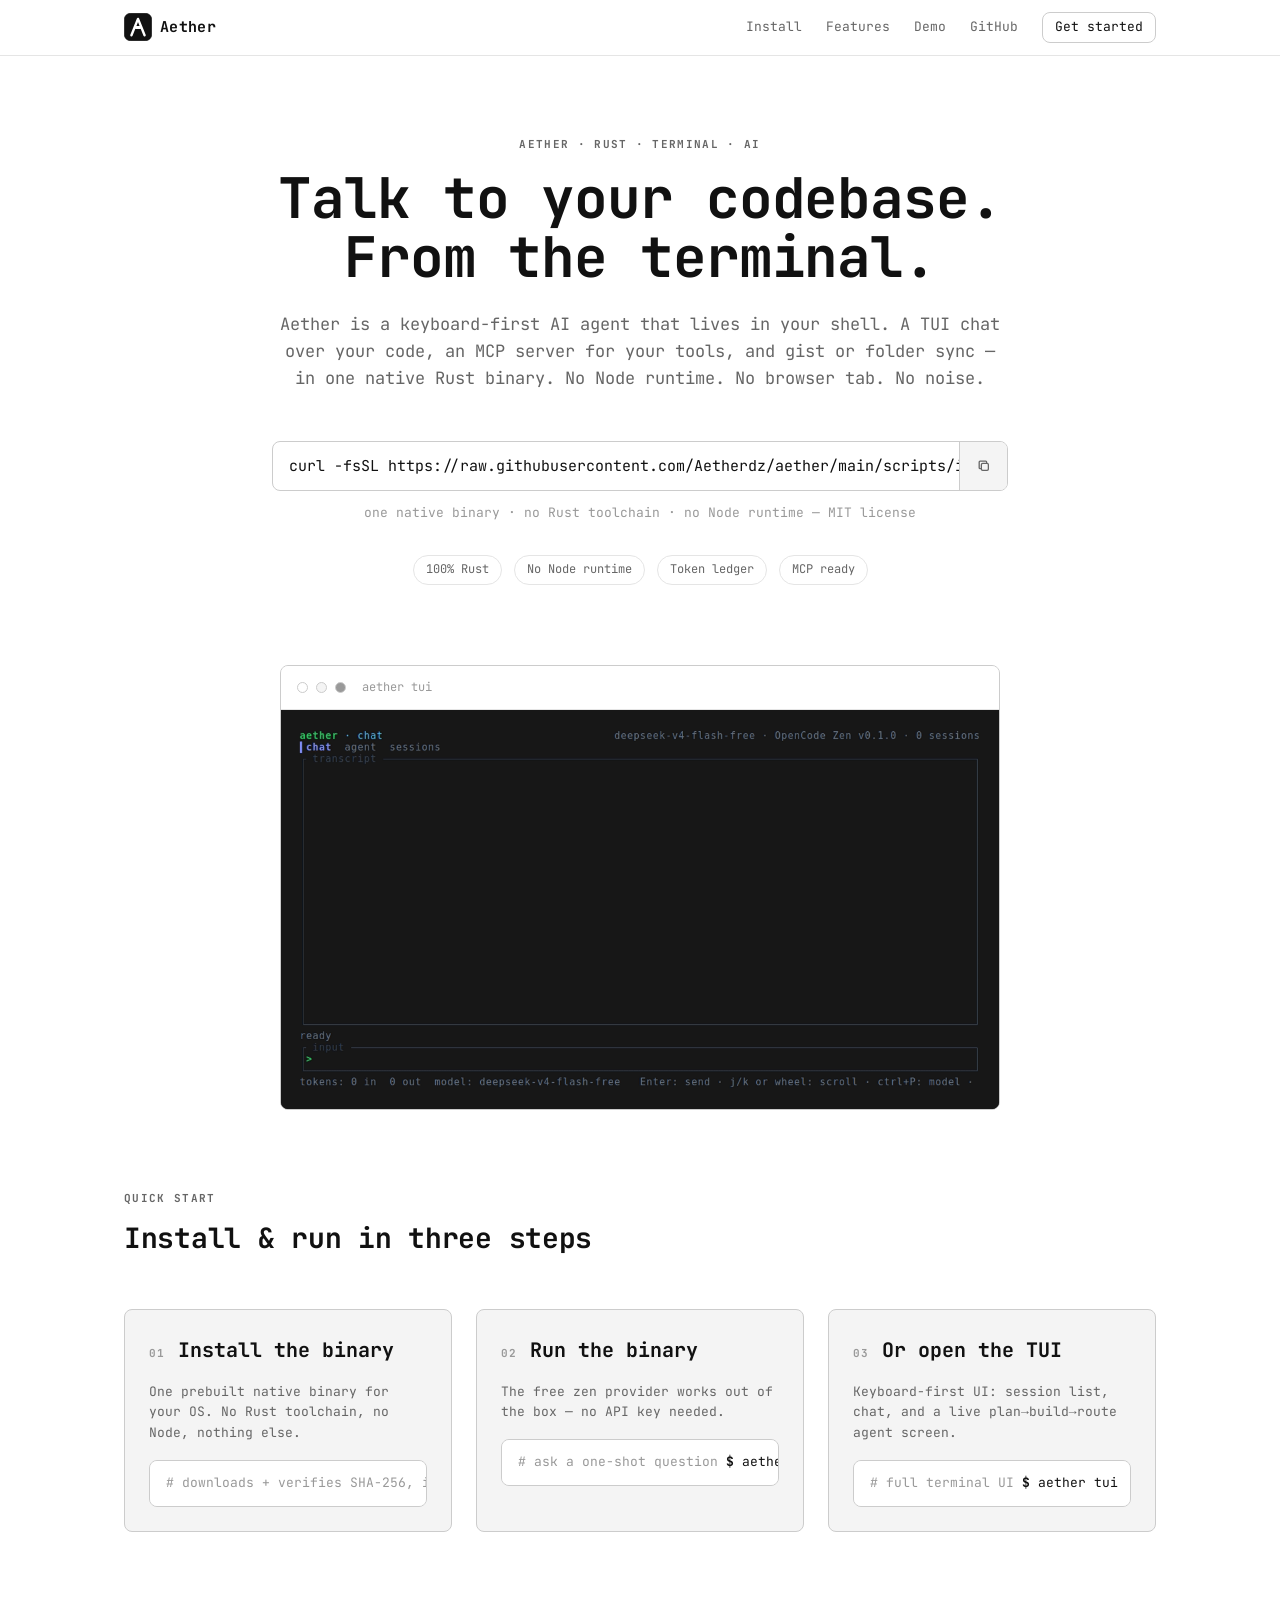
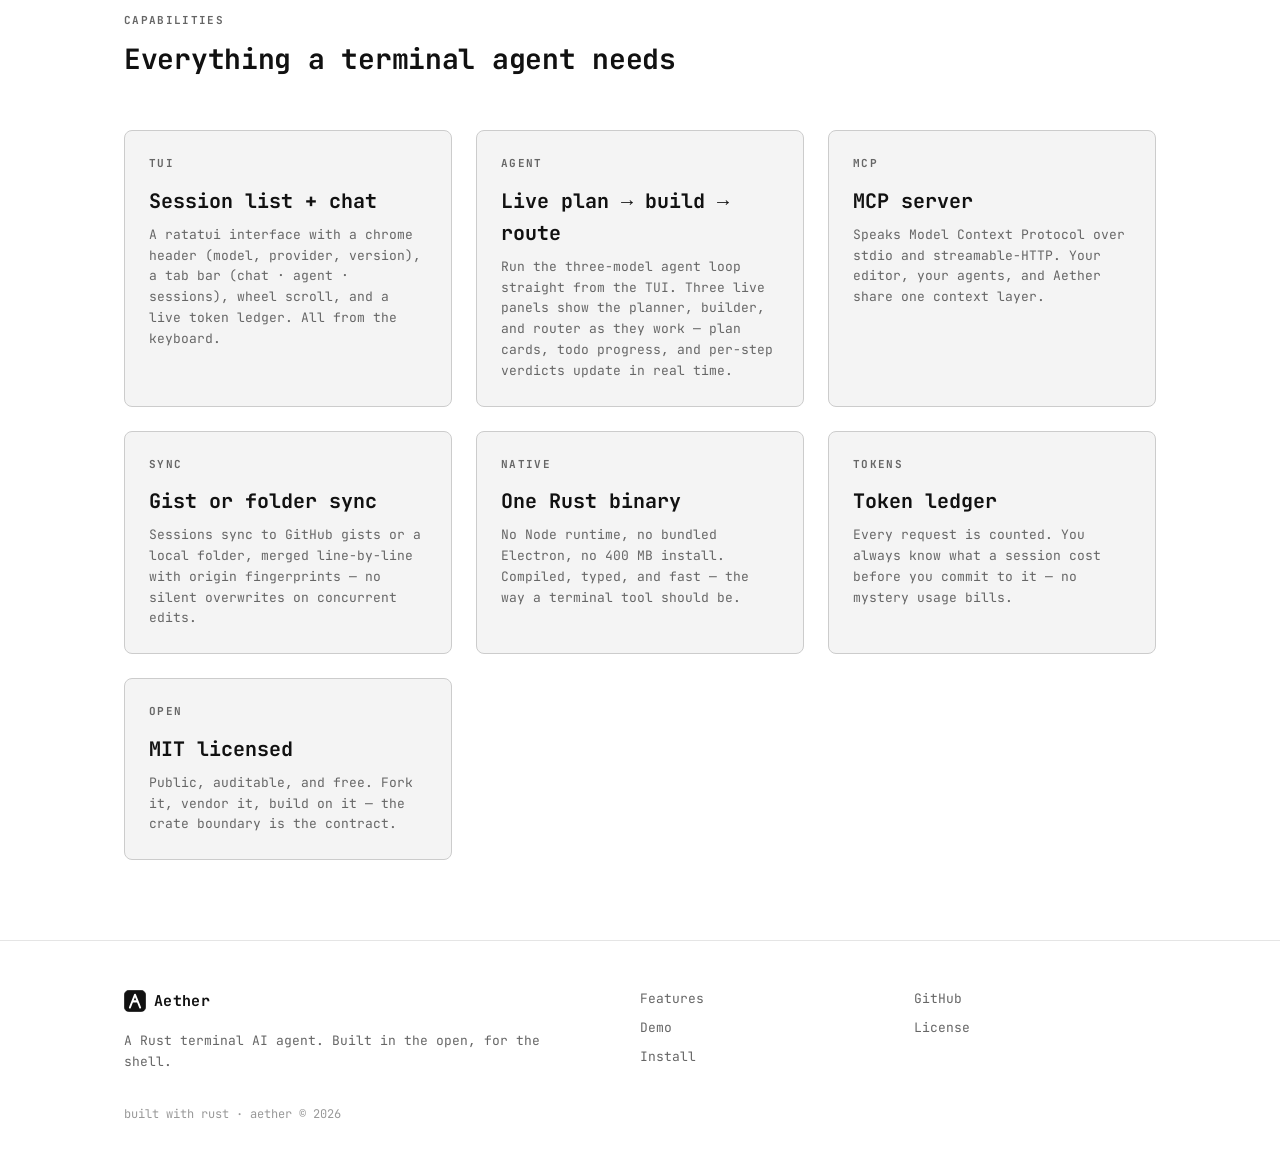
==== commit d0680953: "docs: reorganize site assets, curl|bash install, TUI v2 demo GIF, README refresh" ====
--- a/index.html
+++ b/index.html
@@ -8,12 +8,12 @@
 <meta property="og:title" content="Aether — Rust terminal AI agent">
 <meta property="og:description" content="A terminal AI coding agent in one Rust binary. Talk to your codebase from the shell.">
 <meta property="og:type" content="website">
-<meta property="og:image" content="https://aetherdz.github.io/aetherdz/logo.svg">
+<meta property="og:image" content="https://aetherdz.github.io/aether/assets/img/logo.svg">
 <meta name="theme-color" content="#FFFFFF">
-<link rel="icon" type="image/svg+xml" href="/logo.svg">
-<link rel="preload" href="/fonts/jetbrains-mono-400.woff2" as="font" type="font/woff2" crossorigin>
-<link rel="preload" href="/fonts/jetbrains-mono-700.woff2" as="font" type="font/woff2" crossorigin>
-<link rel="stylesheet" href="/style.css">
+<link rel="icon" type="image/svg+xml" href="/assets/img/logo.svg">
+<link rel="preload" href="/assets/fonts/jetbrains-mono-400.woff2" as="font" type="font/woff2" crossorigin>
+<link rel="preload" href="/assets/fonts/jetbrains-mono-700.woff2" as="font" type="font/woff2" crossorigin>
+<link rel="stylesheet" href="/assets/css/style.css">
 </head>
 <body>
 <a class="skip-link" href="#main">Skip to content</a>
@@ -32,7 +32,7 @@
       <a href="#quickstart">Install</a>
       <a href="#features">Features</a>
       <a href="#terminal">Demo</a>
-      <a href="https://github.com/Aetherdz/aetherdz" rel="noopener">GitHub</a>
+      <a href="https://github.com/Aetherdz/aether" rel="noopener">GitHub</a>
       <a class="nav-cta" href="#install">Get started</a>
     </div>
   </nav>
@@ -46,13 +46,13 @@
     <p class="lead">Aether is a keyboard-first AI agent that lives in your shell. A TUI chat over your code, an MCP server for your tools, and gist or folder sync — in one native Rust binary. No Node runtime. No browser tab. No noise.</p>
     <div class="install" id="install">
       <div class="install-row">
-        <code class="install-code" id="install-code">cargo install aether-cli</code>
+        <code class="install-code" id="install-code">curl -fsSL https://raw.githubusercontent.com/Aetherdz/aether/main/scripts/install.sh | bash</code>
         <button class="copy-btn" id="copy-btn" type="button" aria-label="Copy install command">
           <svg class="icon icon-copy" viewBox="0 0 16 16" width="14" height="14" aria-hidden="true"><rect x="5" y="5" width="8" height="8" rx="1.5" fill="none" stroke="currentColor" stroke-width="1.5"/><path d="M11 5V3.5a1 1 0 0 0-1-1H3.5a1 1 0 0 0-1 1V10a1 1 0 0 0 1 1H5" fill="none" stroke="currentColor" stroke-width="1.5"/></svg>
           <svg class="icon icon-check" viewBox="0 0 16 16" width="14" height="14" aria-hidden="true"><path d="M3 8.5 6.5 12 13 4.5" fill="none" stroke="currentColor" stroke-width="2" stroke-linecap="round" stroke-linejoin="round"/></svg>
         </button>
       </div>
-      <p class="install-meta" aria-live="polite">crates: aether-tui · aether-mcp · aether-sync — MIT license</p>
+      <p class="install-meta" aria-live="polite">one native binary · no Rust toolchain · no Node runtime — MIT license</p>
     </div>
     <ul class="badges" aria-label="Highlights">
       <li>100% Rust</li>
@@ -69,21 +69,9 @@
         <span class="dot dot-red" aria-hidden="true"></span>
         <span class="dot dot-yellow" aria-hidden="true"></span>
         <span class="dot dot-green" aria-hidden="true"></span>
-        <span class="terminal-path">~/code/aether</span>
+        <span class="terminal-path">aether tui</span>
       </div>
-      <pre class="terminal-body" tabindex="0"><span class="t-dim"># start a session over your repo</span>
-<span class="t-prompt">$</span> aether
-<span class="t-dim">▸ loading index · 1,284 symbols · 96 files</span>
-
-<span class="t-prompt">$</span> what is the sync line-merge strategy?
-<span class="t-dim">▸ aether</span> scanning aether-sync …
-
-<span class="t-sys">aether</span> <span class="t-plain">The sync crate merges lines, not files. Each block
-carries an origin fingerprint; a conflict is resolved by
-keeping the newer origin and flagging the older one for
-review — so concurrent edits never silently overwrite.</span>
-
-<span class="t-prompt">$</span> <span class="t-cursor">▊</span></pre>
+      <img class="terminal-gif" src="/assets/img/demo.gif" alt="Aether TUI demo — session list, chat transcript, and live plan → build → route agent screen" loading="lazy" width="1150" height="640">
     </figure>
   </section>
 
@@ -94,12 +82,11 @@
       <article class="step">
         <div class="step-head">
           <span class="step-num">01</span>
-          <h3 class="step-title">Clone &amp; build</h3>
+          <h3 class="step-title">Install the binary</h3>
         </div>
-        <p>One native Rust binary. No Node runtime, no browser tab.</p>
-        <code class="step-code"><span class="c-comment"># requires Rust 1.97+</span>
-<span class="c-cmd">$</span> git clone https://github.com/Aetherdz/aetherdz
-<span class="c-cmd">$</span> cd aether && cargo build --release</code>
+        <p>One prebuilt native binary for your OS. No Rust toolchain, no Node, nothing else.</p>
+        <code class="step-code"><span class="c-comment"># downloads + verifies SHA-256, installs to ~/.local/bin</span>
+<span class="c-cmd">$</span> curl -fsSL https://raw.githubusercontent.com/Aetherdz/aether/main/scripts/install.sh | bash</code>
       </article>
       <article class="step">
         <div class="step-head">
@@ -108,16 +95,16 @@
         </div>
         <p>The free zen provider works out of the box — no API key needed.</p>
         <code class="step-code"><span class="c-comment"># ask a one-shot question</span>
-<span class="c-cmd">$</span> ./target/release/aether ask "explain this repo"</code>
+<span class="c-cmd">$</span> aether ask "explain this repo"</code>
       </article>
       <article class="step">
         <div class="step-head">
           <span class="step-num">03</span>
           <h3 class="step-title">Or open the TUI</h3>
         </div>
-        <p>Interactive chat with Ctrl+P model palette and a live token ledger.</p>
+        <p>Keyboard-first UI: session list, chat, and a live plan→build→route agent screen.</p>
         <code class="step-code"><span class="c-comment"># full terminal UI</span>
-<span class="c-cmd">$</span> ./target/release/aether tui</code>
+<span class="c-cmd">$</span> aether tui</code>
       </article>
     </div>
   </section>
@@ -129,7 +116,12 @@
       <article class="feature-card">
         <p class="feature-label">tui</p>
         <h3>Session list + chat</h3>
-        <p>A ratatui interface with a Ctrl+P palette, wheel scroll, and a live token ledger. Pick a past session or start fresh — all from the keyboard.</p>
+        <p>A ratatui interface with a chrome header (model, provider, version), a tab bar (chat · agent · sessions), wheel scroll, and a live token ledger. All from the keyboard.</p>
+      </article>
+      <article class="feature-card">
+        <p class="feature-label">agent</p>
+        <h3>Live plan → build → route</h3>
+        <p>Run the three-model agent loop straight from the TUI. Three live panels show the planner, builder, and router as they work — plan cards, todo progress, and per-step verdicts update in real time.</p>
       </article>
       <article class="feature-card">
         <p class="feature-label">mcp</p>
@@ -180,8 +172,8 @@
       <a href="#install">Install</a>
     </nav>
     <div class="footer-links" aria-label="External">
-      <a href="https://github.com/Aetherdz/aetherdz" rel="noopener">GitHub</a>
-      <a href="https://github.com/Aetherdz/aetherdz/blob/main/LICENSE" rel="noopener">License</a>
+      <a href="https://github.com/Aetherdz/aether" rel="noopener">GitHub</a>
+      <a href="https://github.com/Aetherdz/aether/blob/main/LICENSE" rel="noopener">License</a>
     </div>
   </div>
   <p class="footer-status">built with rust · aether © 2026</p>
@@ -191,7 +183,7 @@
 (function () {
   var btn = document.getElementById('copy-btn');
   var code = document.getElementById('install-code');
-  var text = 'cargo install aether-cli';
+  var text = 'curl -fsSL https://raw.githubusercontent.com/Aetherdz/aether/main/scripts/install.sh | bash';
   var row = btn.closest('.install-row');
   btn.addEventListener('click', function () {
     function done() {
--- a/assets/css/style.css
+++ b/assets/css/style.css
@@ -0,0 +1,558 @@
+/* ============================================================
+   Aether — design tokens (DESIGN.md §2–§4)
+   Light black & white mono aesthetic · jcode.sh discipline
+   ============================================================ */
+
+:root {
+  /* Surface — light, borders-only depth */
+  --surface-primary: #FFFFFF;
+  --surface-secondary: #F4F4F4;
+  --surface-elevated: #FFFFFF;
+  /* Text */
+  --text-primary: #111111;
+  --text-secondary: #666666;
+  --text-tertiary: #999999;
+  /* Border */
+  --border-default: #CCCCCC;
+  --border-subtle: #E5E5E5;
+  /* Accent — black & white: accent is ink, not color */
+  --accent-primary: #111111;
+  --accent-hover: #000000;
+  /* Status — monochrome grays */
+  --status-success: #111111;
+  --status-error: #666666;
+  /* Spacing */
+  --space-1: 4px;
+  --space-2: 8px;
+  --space-3: 12px;
+  --space-4: 16px;
+  --space-6: 24px;
+  --space-8: 32px;
+  --space-10: 40px;
+  --space-12: 48px;
+  --space-16: 64px;
+  --space-20: 80px;
+  /* Type scale */
+  --text-display: clamp(2.25rem, 6vw, 3.5rem);
+  --text-h1: 1.75rem;
+  --text-h2: 1.25rem;
+  --text-body-lg: 1.0625rem;
+  --text-body: 0.9375rem;
+  --text-body-sm: 0.8125rem;
+  --text-caption: 0.75rem;
+  --text-overline: 0.6875rem;
+  /* Motion */
+  --ease-out: cubic-bezier(0.16, 1, 0.3, 1);
+  /* Layout */
+  --content-width: 1080px;
+  --radius: 8px;
+  --font-mono: "JetBrains Mono", ui-monospace, SFMono-Regular, Menlo, Consolas, monospace;
+}
+
+@font-face {
+  font-family: "JetBrains Mono";
+  src: url("/fonts/jetbrains-mono-400.woff2") format("woff2");
+  font-weight: 400;
+  font-style: normal;
+  font-display: swap;
+}
+@font-face {
+  font-family: "JetBrains Mono";
+  src: url("/fonts/jetbrains-mono-700.woff2") format("woff2");
+  font-weight: 700;
+  font-style: normal;
+  font-display: swap;
+}
+
+/* ============================================================
+   Base
+   ============================================================ */
+
+* { box-sizing: border-box; }
+
+html { scroll-behavior: smooth; }
+
+:root { color-scheme: light; }
+
+html {
+  scroll-padding-top: 96px;
+}
+
+::selection {
+  background: var(--text-primary);
+  color: var(--surface-primary);
+}
+
+body {
+  margin: 0;
+  background: var(--surface-primary);
+  color: var(--text-primary);
+  font-family: var(--font-mono);
+  font-size: var(--text-body);
+  line-height: 1.6;
+  -webkit-font-smoothing: antialiased;
+}
+
+img, svg { display: block; }
+
+a { color: var(--text-secondary); text-decoration: none; transition: color 150ms var(--ease-out); }
+a:hover { color: var(--text-primary); }
+a:focus-visible, button:focus-visible {
+  outline: 2px solid var(--text-primary);
+  outline-offset: 2px;
+  border-radius: 2px;
+}
+
+.skip-link {
+  position: absolute;
+  left: -9999px;
+  top: 0;
+  z-index: 100;
+  background: var(--text-primary);
+  color: var(--surface-primary);
+  padding: var(--space-2) var(--space-4);
+  font-weight: 700;
+}
+.skip-link:focus { left: 0; }
+
+.sr-only {
+  position: absolute;
+  width: 1px; height: 1px;
+  padding: 0; margin: -1px;
+  overflow: hidden;
+  clip: rect(0 0 0 0);
+  white-space: nowrap;
+  border: 0;
+}
+
+/* ============================================================
+   Nav
+   ============================================================ */
+
+.nav {
+  position: sticky;
+  top: 0;
+  z-index: 50;
+  background: rgba(255, 255, 255, 0.92);
+  backdrop-filter: blur(8px);
+  border-bottom: 1px solid var(--border-subtle);
+}
+
+.nav nav {
+  max-width: var(--content-width);
+  margin: 0 auto;
+  padding: var(--space-3) var(--space-6);
+  display: flex;
+  align-items: center;
+  justify-content: space-between;
+  gap: var(--space-4);
+}
+
+.brand {
+  display: inline-flex;
+  align-items: center;
+  gap: var(--space-2);
+  color: var(--text-primary);
+  font-weight: 700;
+}
+.brand:hover { color: var(--text-primary); }
+.brand-mark { flex: none; }
+.brand-name { font-size: var(--text-body); letter-spacing: 0.02em; }
+.brand-accent { color: var(--text-primary); }
+
+.nav-links {
+  display: flex;
+  align-items: center;
+  gap: var(--space-6);
+  font-size: var(--text-body-sm);
+}
+
+.nav-links a[aria-current="page"] { color: var(--text-primary); }
+
+.nav-cta {
+  color: var(--text-primary);
+  border: 1px solid var(--border-default);
+  border-radius: var(--radius);
+  padding: var(--space-1) var(--space-3);
+  transition: border-color 150ms var(--ease-out), color 150ms var(--ease-out);
+}
+.nav-cta:hover { border-color: var(--text-primary); }
+
+/* ============================================================
+   Hero
+   ============================================================ */
+
+.hero {
+  max-width: var(--content-width);
+  margin: 0 auto;
+  padding: var(--space-20) var(--space-6) var(--space-12);
+  text-align: center;
+}
+
+.overline {
+  font-size: var(--text-overline);
+  font-weight: 700;
+  letter-spacing: 0.12em;
+  text-transform: uppercase;
+  color: var(--text-secondary);
+  margin: 0 0 var(--space-4);
+}
+
+.hero h1 {
+  font-size: var(--text-display);
+  font-weight: 700;
+  line-height: 1.05;
+  letter-spacing: -0.02em;
+  margin: 0 0 var(--space-6);
+}
+
+.lead {
+  font-size: var(--text-body-lg);
+  color: var(--text-secondary);
+  max-width: 46rem;
+  margin: 0 auto var(--space-12);
+}
+
+/* Install command */
+.install { max-width: 46rem; margin: 0 auto var(--space-8); }
+
+.install-row {
+  display: flex;
+  align-items: stretch;
+  border: 1px solid var(--border-default);
+  border-radius: var(--radius);
+  background: var(--surface-elevated);
+  overflow: hidden;
+  transition: border-color 150ms var(--ease-out);
+}
+.install-row.copied { border-color: var(--text-primary); }
+
+.install-code {
+  flex: 1;
+  padding: var(--space-3) var(--space-4);
+  font-family: var(--font-mono);
+  font-size: var(--text-body);
+  color: var(--text-primary);
+  text-align: left;
+  user-select: all;
+  overflow-x: auto;
+  white-space: nowrap;
+}
+
+.copy-btn {
+  flex: none;
+  display: grid;
+  place-items: center;
+  width: 48px;
+  border: none;
+  border-left: 1px solid var(--border-default);
+  background: var(--surface-secondary);
+  color: var(--text-secondary);
+  cursor: pointer;
+  transition: color 150ms var(--ease-out), background-color 150ms var(--ease-out);
+}
+.copy-btn:hover { color: var(--text-primary); background: var(--surface-elevated); }
+.copy-btn:active { background: var(--surface-secondary); }
+
+.icon-check { display: none; }
+.install-row.copied .icon-copy { display: none; }
+.install-row.copied .icon-check { display: block; color: var(--text-primary); }
+
+.install-meta {
+  margin: var(--space-3) 0 0;
+  font-size: var(--text-body-sm);
+  color: var(--text-tertiary);
+}
+
+/* Badges */
+.badges {
+  list-style: none;
+  display: flex;
+  flex-wrap: wrap;
+  justify-content: center;
+  gap: var(--space-3);
+  padding: 0;
+  margin: var(--space-8) 0 0;
+}
+.badges li {
+  font-size: var(--text-caption);
+  font-weight: 500;
+  color: var(--text-secondary);
+  border: 1px solid var(--border-subtle);
+  border-radius: 999px;
+  padding: var(--space-1) var(--space-3);
+}
+
+/* ============================================================
+   Terminal demo
+   ============================================================ */
+
+.terminal-wrap {
+  max-width: var(--content-width);
+  margin: 0 auto;
+  padding: var(--space-8) var(--space-6) var(--space-20);
+}
+
+.terminal {
+  max-width: 720px;
+  margin: 0 auto;
+  border: 1px solid var(--border-default);
+  border-radius: var(--radius);
+  background: var(--surface-secondary);
+  overflow: hidden;
+  animation: rise 500ms var(--ease-out) both;
+}
+
+.terminal-bar {
+  display: flex;
+  align-items: center;
+  gap: var(--space-2);
+  padding: var(--space-3) var(--space-4);
+  border-bottom: 1px solid var(--border-subtle);
+  background: var(--surface-primary);
+}
+
+.dot { width: 11px; height: 11px; border-radius: 50%; border: 1px solid var(--border-default); }
+.dot-red { background: var(--surface-primary); }
+.dot-yellow { background: var(--surface-secondary); }
+.dot-green { background: var(--text-tertiary); }
+
+.terminal-path {
+  margin-left: var(--space-2);
+  font-size: var(--text-caption);
+  color: var(--text-tertiary);
+}
+
+.terminal-body {
+  margin: 0;
+  padding: var(--space-6);
+  font-family: var(--font-mono);
+  font-size: var(--text-body-sm);
+  line-height: 1.7;
+  color: var(--text-primary);
+  overflow-x: auto;
+  max-height: 420px;
+}
+
+.terminal-gif {
+  display: block;
+  width: 100%;
+  height: auto;
+  aspect-ratio: 1150 / 640;
+  background: #000;
+  object-fit: cover;
+}
+
+.t-dim { color: var(--text-tertiary); }
+.t-prompt { color: var(--text-primary); font-weight: 700; }
+.t-sys { color: var(--text-primary); font-weight: 700; }
+.t-plain { color: var(--text-secondary); }
+.t-cursor {
+  display: inline-block;
+  width: 0.6em;
+  background: var(--text-primary);
+  color: transparent;
+  animation: blink 1.2s steps(2, start) infinite;
+}
+
+@keyframes blink { to { visibility: hidden; } }
+@keyframes rise {
+  from { opacity: 0; transform: translateY(8px); }
+  to { opacity: 1; transform: translateY(0); }
+}
+
+/* ============================================================
+   Quick start (install & usage)
+   ============================================================ */
+
+.quickstart {
+  max-width: var(--content-width);
+  margin: 0 auto;
+  padding: 0 var(--space-6) var(--space-20);
+}
+
+.quickstart .overline { margin-bottom: var(--space-2); }
+
+.steps {
+  display: grid;
+  grid-template-columns: repeat(auto-fit, minmax(min(20rem, 100%), 1fr));
+  gap: var(--space-6);
+  margin-top: var(--space-12);
+}
+
+.step {
+  border: 1px solid var(--border-default);
+  border-radius: var(--radius);
+  background: var(--surface-secondary);
+  padding: var(--space-6);
+}
+
+.step-head {
+  display: flex;
+  align-items: baseline;
+  gap: var(--space-3);
+  margin: 0 0 var(--space-4);
+}
+
+.step-num {
+  font-size: var(--text-overline);
+  font-weight: 700;
+  letter-spacing: 0.12em;
+  color: var(--text-tertiary);
+}
+
+.step-title {
+  font-size: var(--text-h2);
+  font-weight: 700;
+  margin: 0;
+}
+
+.step p {
+  margin: 0 0 var(--space-4);
+  font-size: var(--text-body-sm);
+  color: var(--text-secondary);
+}
+
+.step-code {
+  display: block;
+  border: 1px solid var(--border-default);
+  border-radius: var(--radius);
+  background: var(--surface-primary);
+  padding: var(--space-3) var(--space-4);
+  font-family: var(--font-mono);
+  font-size: var(--text-body-sm);
+  color: var(--text-primary);
+  overflow-x: auto;
+  white-space: nowrap;
+  user-select: all;
+}
+
+.step-code.multi { white-space: pre; }
+
+.step-code .c-comment { color: var(--text-tertiary); }
+.step-code .c-cmd { color: var(--text-primary); font-weight: 700; }
+
+/* ============================================================
+   Features
+   ============================================================ */
+
+.features {
+  max-width: var(--content-width);
+  margin: 0 auto;
+  padding: 0 var(--space-6) var(--space-20);
+}
+
+.features .overline { margin-bottom: var(--space-2); }
+
+.section-title {
+  font-size: var(--text-h1);
+  font-weight: 700;
+  letter-spacing: -0.01em;
+  margin: 0 0 var(--space-12);
+}
+
+.feature-grid {
+  display: grid;
+  grid-template-columns: repeat(auto-fit, minmax(min(18rem, 100%), 1fr));
+  gap: var(--space-6);
+}
+
+.feature-card {
+  border: 1px solid var(--border-default);
+  border-radius: var(--radius);
+  background: var(--surface-secondary);
+  padding: var(--space-6);
+  transition: border-color 150ms var(--ease-out), transform 150ms var(--ease-out);
+}
+.feature-card:hover {
+  border-color: var(--text-primary);
+  transform: translateY(-2px);
+}
+
+.feature-label {
+  margin: 0 0 var(--space-3);
+  font-size: var(--text-overline);
+  font-weight: 700;
+  letter-spacing: 0.12em;
+  text-transform: uppercase;
+  color: var(--text-secondary);
+}
+
+.feature-card h3 {
+  font-size: var(--text-h2);
+  font-weight: 700;
+  margin: 0 0 var(--space-2);
+}
+
+.feature-card p:last-child {
+  margin: 0;
+  font-size: var(--text-body-sm);
+  color: var(--text-secondary);
+}
+
+/* ============================================================
+   Footer
+   ============================================================ */
+
+.footer {
+  border-top: 1px solid var(--border-subtle);
+  background: var(--surface-primary);
+}
+
+.footer-grid {
+  max-width: var(--content-width);
+  margin: 0 auto;
+  padding: var(--space-12) var(--space-6) var(--space-8);
+  display: grid;
+  grid-template-columns: 2fr 1fr 1fr;
+  gap: var(--space-8);
+}
+
+.footer-tagline {
+  margin: var(--space-3) 0 0;
+  font-size: var(--text-body-sm);
+  color: var(--text-secondary);
+  max-width: 26rem;
+}
+
+.footer-links {
+  display: flex;
+  flex-direction: column;
+  gap: var(--space-2);
+  font-size: var(--text-body-sm);
+}
+
+.footer-status {
+  max-width: var(--content-width);
+  margin: 0 auto;
+  padding: 0 var(--space-6) var(--space-8);
+  font-size: var(--text-caption);
+  color: var(--text-tertiary);
+}
+
+/* ============================================================
+   Responsive
+   ============================================================ */
+
+@media (max-width: 768px) {
+  .nav-links a:not(.nav-cta) { display: none; }
+  .footer-grid { grid-template-columns: 1fr; gap: var(--space-6); }
+  .hero { padding-top: var(--space-16); }
+}
+
+@media (max-width: 480px) {
+  .terminal-body { padding: var(--space-4); }
+  .feature-grid { grid-template-columns: 1fr; }
+  .steps { grid-template-columns: 1fr; }
+}
+
+/* ============================================================
+   Reduced motion
+   ============================================================ */
+
+@media (prefers-reduced-motion: reduce) {
+  html { scroll-behavior: auto; }
+  .terminal { animation: none; }
+  .t-cursor { animation: none; visibility: hidden; }
+  .feature-card, a, .copy-btn { transition: none; }
+}
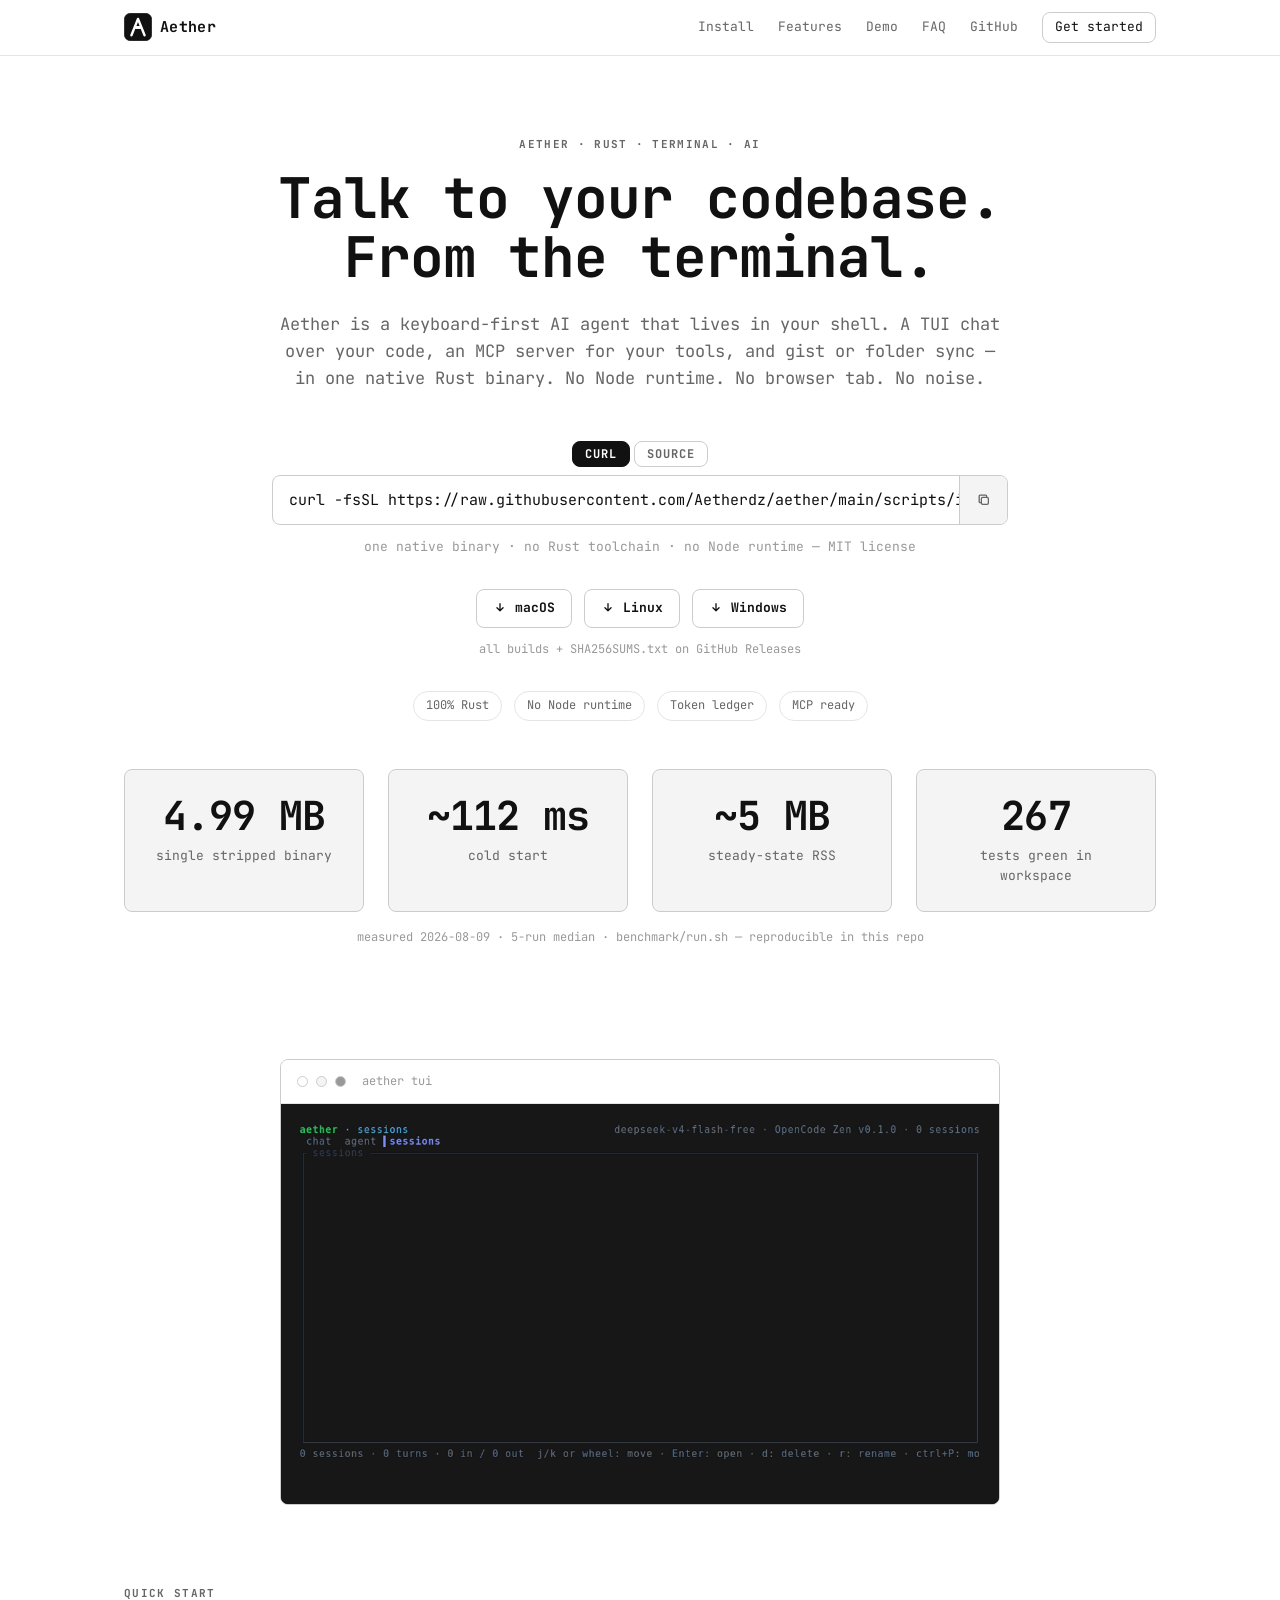
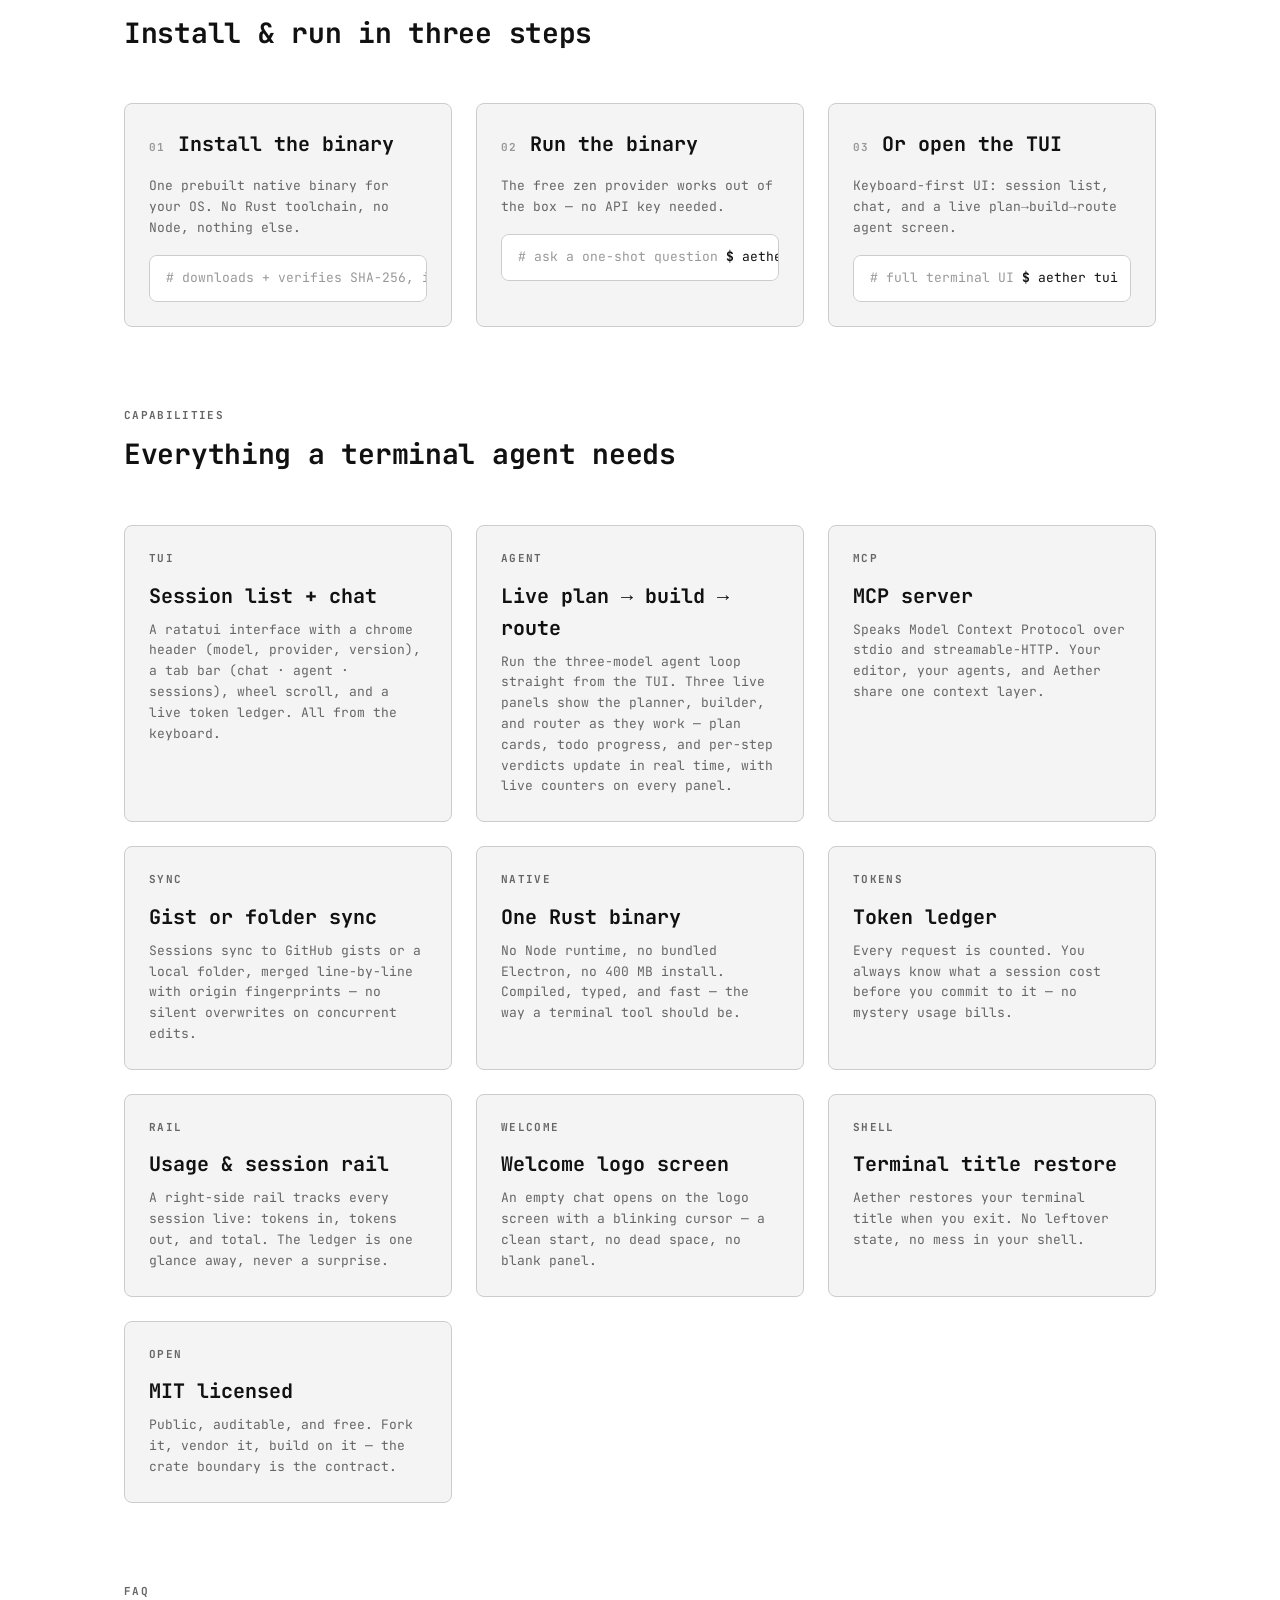
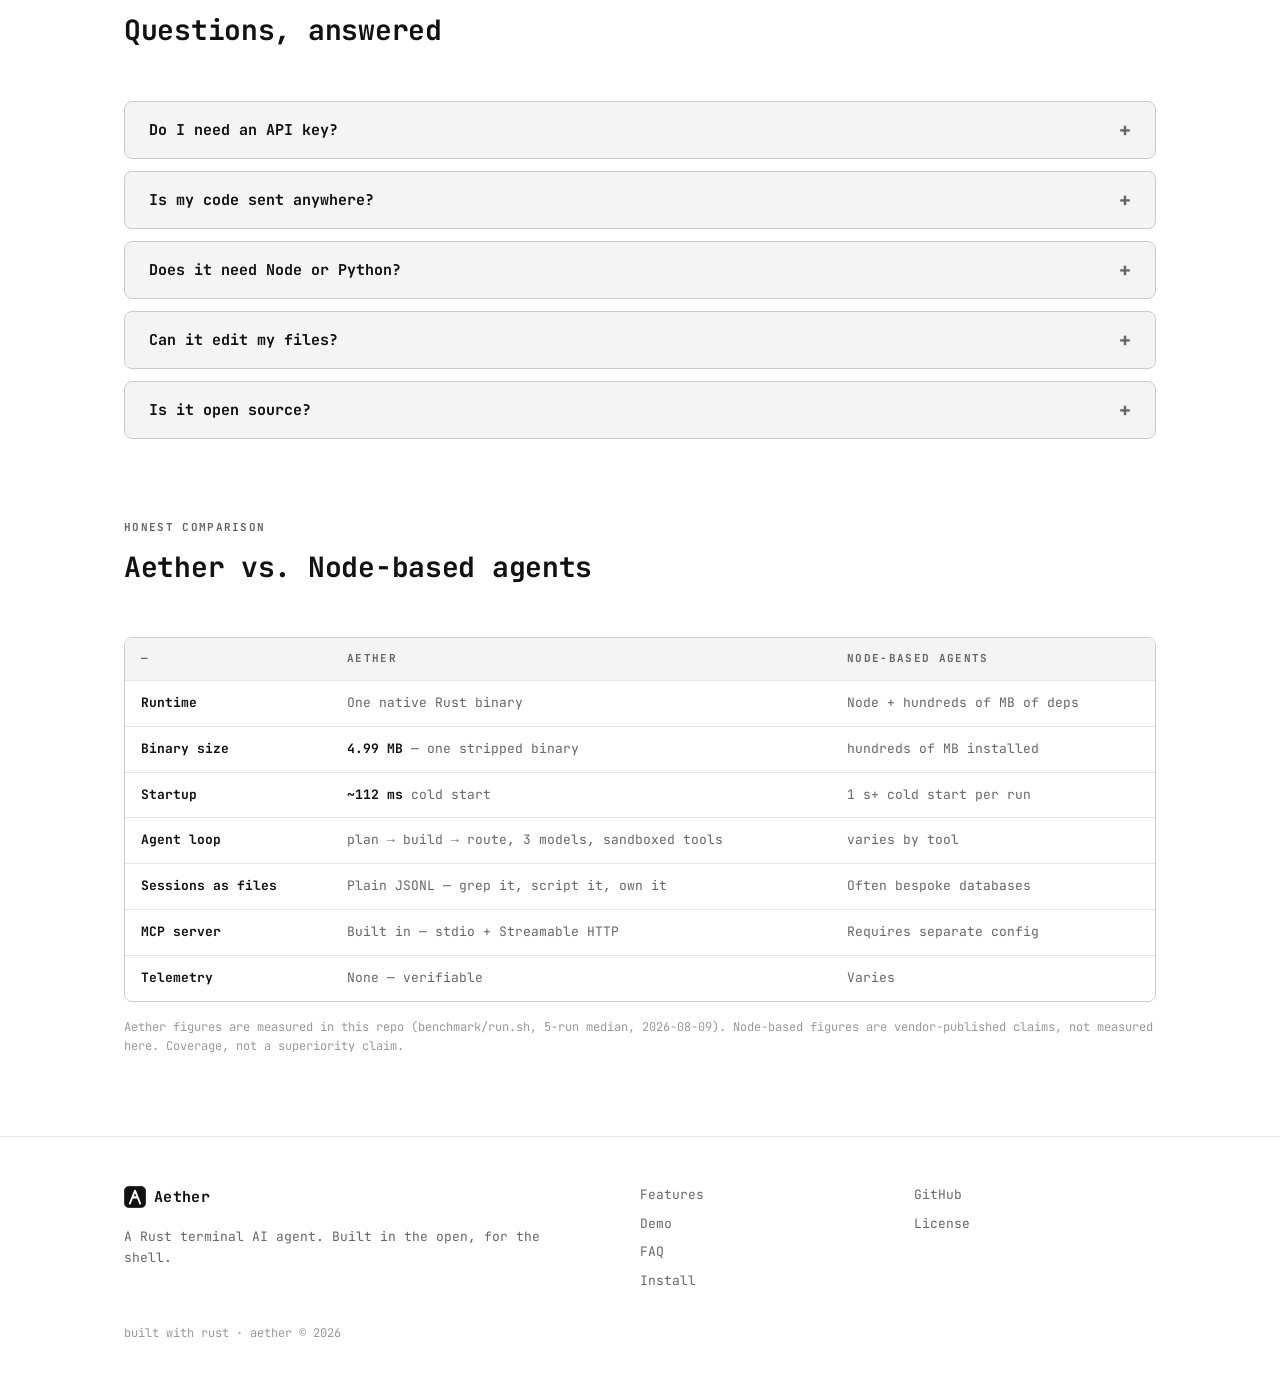
==== commit 56edec51: "site: opencode/jcode-style redesign — install tabs, stats, FAQ, comparison (sync with main d8465b0)" ====
--- a/index.html
+++ b/index.html
@@ -32,6 +32,7 @@
       <a href="#quickstart">Install</a>
       <a href="#features">Features</a>
       <a href="#terminal">Demo</a>
+      <a href="#faq">FAQ</a>
       <a href="https://github.com/Aetherdz/aether" rel="noopener">GitHub</a>
       <a class="nav-cta" href="#install">Get started</a>
     </div>
@@ -45,21 +46,68 @@
     <h1 id="hero-title">Talk to your codebase.<br>From the terminal.</h1>
     <p class="lead">Aether is a keyboard-first AI agent that lives in your shell. A TUI chat over your code, an MCP server for your tools, and gist or folder sync — in one native Rust binary. No Node runtime. No browser tab. No noise.</p>
     <div class="install" id="install">
+      <div class="install-tabs" role="tablist" aria-label="Install method">
+        <button class="install-tab" id="tab-curl" role="tab" aria-selected="true" aria-controls="panel-curl" type="button" data-meta="one native binary · no Rust toolchain · no Node runtime — MIT license">curl</button>
+        <button class="install-tab" id="tab-source" role="tab" aria-selected="false" aria-controls="panel-source" type="button" data-meta="requires Rust 1.97+ · builds from source — MIT license">source</button>
+      </div>
       <div class="install-row">
-        <code class="install-code" id="install-code">curl -fsSL https://raw.githubusercontent.com/Aetherdz/aether/main/scripts/install.sh | bash</code>
+        <div class="install-panel" id="panel-curl" role="tabpanel" aria-labelledby="tab-curl">
+          <code class="install-code" id="install-code">curl -fsSL https://raw.githubusercontent.com/Aetherdz/aether/main/scripts/install.sh | bash</code>
+        </div>
+        <div class="install-panel" id="panel-source" role="tabpanel" aria-labelledby="tab-source" hidden>
+          <code class="install-code">git clone https://github.com/Aetherdz/aether &amp;&amp; cd aether &amp;&amp; cargo build --release &amp;&amp; ./target/release/aether tui</code>
+        </div>
         <button class="copy-btn" id="copy-btn" type="button" aria-label="Copy install command">
           <svg class="icon icon-copy" viewBox="0 0 16 16" width="14" height="14" aria-hidden="true"><rect x="5" y="5" width="8" height="8" rx="1.5" fill="none" stroke="currentColor" stroke-width="1.5"/><path d="M11 5V3.5a1 1 0 0 0-1-1H3.5a1 1 0 0 0-1 1V10a1 1 0 0 0 1 1H5" fill="none" stroke="currentColor" stroke-width="1.5"/></svg>
           <svg class="icon icon-check" viewBox="0 0 16 16" width="14" height="14" aria-hidden="true"><path d="M3 8.5 6.5 12 13 4.5" fill="none" stroke="currentColor" stroke-width="2" stroke-linecap="round" stroke-linejoin="round"/></svg>
         </button>
       </div>
-      <p class="install-meta" aria-live="polite">one native binary · no Rust toolchain · no Node runtime — MIT license</p>
-    </div>
+      <p class="install-meta" id="install-meta" aria-live="polite">one native binary · no Rust toolchain · no Node runtime — MIT license</p>
+    </div>
+    <div class="platforms" aria-label="Download for your platform">
+      <a class="platform-btn" href="https://github.com/Aetherdz/aether/releases/latest" rel="noopener">
+        <svg viewBox="0 0 16 16" width="14" height="14" aria-hidden="true"><path d="M8 2v8M4.5 6.5 8 10l3.5-3.5" fill="none" stroke="currentColor" stroke-width="1.5" stroke-linecap="round" stroke-linejoin="round"/></svg>
+        macOS
+      </a>
+      <a class="platform-btn" href="https://github.com/Aetherdz/aether/releases/latest" rel="noopener">
+        <svg viewBox="0 0 16 16" width="14" height="14" aria-hidden="true"><path d="M8 2v8M4.5 6.5 8 10l3.5-3.5" fill="none" stroke="currentColor" stroke-width="1.5" stroke-linecap="round" stroke-linejoin="round"/></svg>
+        Linux
+      </a>
+      <a class="platform-btn" href="https://github.com/Aetherdz/aether/releases/latest" rel="noopener">
+        <svg viewBox="0 0 16 16" width="14" height="14" aria-hidden="true"><path d="M8 2v8M4.5 6.5 8 10l3.5-3.5" fill="none" stroke="currentColor" stroke-width="1.5" stroke-linecap="round" stroke-linejoin="round"/></svg>
+        Windows
+      </a>
+    </div>
+    <p class="platform-note">all builds + SHA256SUMS.txt on GitHub Releases</p>
     <ul class="badges" aria-label="Highlights">
       <li>100% Rust</li>
       <li>No Node runtime</li>
       <li>Token ledger</li>
       <li>MCP ready</li>
     </ul>
+  </section>
+
+  <section class="stats" id="stats" aria-labelledby="stats-title">
+    <h2 id="stats-title" class="sr-only">Measured performance</h2>
+    <dl class="stat-grid">
+      <div class="stat">
+        <dt class="stat-value">4.99 MB</dt>
+        <dd class="stat-label">single stripped binary</dd>
+      </div>
+      <div class="stat">
+        <dt class="stat-value">~112 ms</dt>
+        <dd class="stat-label">cold start</dd>
+      </div>
+      <div class="stat">
+        <dt class="stat-value">~5 MB</dt>
+        <dd class="stat-label">steady-state RSS</dd>
+      </div>
+      <div class="stat">
+        <dt class="stat-value">267</dt>
+        <dd class="stat-label">tests green in workspace</dd>
+      </div>
+    </dl>
+    <p class="stat-note">measured 2026-08-09 · 5-run median · benchmark/run.sh — reproducible in this repo</p>
   </section>
 
   <section class="terminal-wrap" id="terminal" aria-labelledby="terminal-title">
@@ -121,7 +169,7 @@
       <article class="feature-card">
         <p class="feature-label">agent</p>
         <h3>Live plan → build → route</h3>
-        <p>Run the three-model agent loop straight from the TUI. Three live panels show the planner, builder, and router as they work — plan cards, todo progress, and per-step verdicts update in real time.</p>
+        <p>Run the three-model agent loop straight from the TUI. Three live panels show the planner, builder, and router as they work — plan cards, todo progress, and per-step verdicts update in real time, with live counters on every panel.</p>
       </article>
       <article class="feature-card">
         <p class="feature-label">mcp</p>
@@ -144,11 +192,107 @@
         <p>Every request is counted. You always know what a session cost before you commit to it — no mystery usage bills.</p>
       </article>
       <article class="feature-card">
+        <p class="feature-label">rail</p>
+        <h3>Usage &amp; session rail</h3>
+        <p>A right-side rail tracks every session live: tokens in, tokens out, and total. The ledger is one glance away, never a surprise.</p>
+      </article>
+      <article class="feature-card">
+        <p class="feature-label">welcome</p>
+        <h3>Welcome logo screen</h3>
+        <p>An empty chat opens on the logo screen with a blinking cursor — a clean start, no dead space, no blank panel.</p>
+      </article>
+      <article class="feature-card">
+        <p class="feature-label">shell</p>
+        <h3>Terminal title restore</h3>
+        <p>Aether restores your terminal title when you exit. No leftover state, no mess in your shell.</p>
+      </article>
+      <article class="feature-card">
         <p class="feature-label">open</p>
         <h3>MIT licensed</h3>
         <p>Public, auditable, and free. Fork it, vendor it, build on it — the crate boundary is the contract.</p>
       </article>
     </div>
+  </section>
+
+  <section class="faq" id="faq" aria-labelledby="faq-title">
+    <p class="overline">faq</p>
+    <h2 class="section-title" id="faq-title">Questions, answered</h2>
+    <div class="faq-list">
+      <details class="faq-item">
+        <summary><span class="faq-q">Do I need an API key?</span><span class="faq-mark" aria-hidden="true">+</span></summary>
+        <p>No. The free <strong>zen</strong> provider is built in and works out of the box — hosted by opencode.ai. Bring your own key or a local model anytime.</p>
+      </details>
+      <details class="faq-item">
+        <summary><span class="faq-q">Is my code sent anywhere?</span><span class="faq-mark" aria-hidden="true">+</span></summary>
+        <p>Honest answer: the free zen endpoint is hosted by opencode.ai and sees your conversation payload. Local models (Ollama, LM Studio) run fully offline. No telemetry, no accounts — see <a href="https://github.com/Aetherdz/aether/blob/main/docs/zen-privacy.md" rel="noopener">docs/zen-privacy.md</a>.</p>
+      </details>
+      <details class="faq-item">
+        <summary><span class="faq-q">Does it need Node or Python?</span><span class="faq-mark" aria-hidden="true">+</span></summary>
+        <p>No. One native Rust binary — no runtime, no interpreter, no 400 MB install. That is the whole point.</p>
+      </details>
+      <details class="faq-item">
+        <summary><span class="faq-q">Can it edit my files?</span><span class="faq-mark" aria-hidden="true">+</span></summary>
+        <p>Yes — via the agent loop with path-sandboxed tools and a command approval gate: every write shows a diff preview and waits for your y/N before touching disk.</p>
+      </details>
+      <details class="faq-item">
+        <summary><span class="faq-q">Is it open source?</span><span class="faq-mark" aria-hidden="true">+</span></summary>
+        <p>Yes — MIT licensed. Public, auditable, and free. Fork it, vendor it, build on it.</p>
+      </details>
+    </div>
+  </section>
+
+  <section class="compare" id="compare" aria-labelledby="compare-title">
+    <p class="overline">honest comparison</p>
+    <h2 class="section-title" id="compare-title">Aether vs. Node-based agents</h2>
+    <div class="table-wrap">
+      <table class="compare-table">
+        <thead>
+          <tr>
+            <th scope="col">—</th>
+            <th scope="col">Aether</th>
+            <th scope="col">Node-based agents</th>
+          </tr>
+        </thead>
+        <tbody>
+          <tr>
+            <th scope="row">Runtime</th>
+            <td>One native Rust binary</td>
+            <td>Node + hundreds of MB of deps</td>
+          </tr>
+          <tr>
+            <th scope="row">Binary size</th>
+            <td><strong>4.99 MB</strong> — one stripped binary</td>
+            <td>hundreds of MB installed</td>
+          </tr>
+          <tr>
+            <th scope="row">Startup</th>
+            <td><strong>~112 ms</strong> cold start</td>
+            <td>1 s+ cold start per run</td>
+          </tr>
+          <tr>
+            <th scope="row">Agent loop</th>
+            <td>plan → build → route, 3 models, sandboxed tools</td>
+            <td>varies by tool</td>
+          </tr>
+          <tr>
+            <th scope="row">Sessions as files</th>
+            <td>Plain JSONL — grep it, script it, own it</td>
+            <td>Often bespoke databases</td>
+          </tr>
+          <tr>
+            <th scope="row">MCP server</th>
+            <td>Built in — stdio + Streamable HTTP</td>
+            <td>Requires separate config</td>
+          </tr>
+          <tr>
+            <th scope="row">Telemetry</th>
+            <td>None — verifiable</td>
+            <td>Varies</td>
+          </tr>
+        </tbody>
+      </table>
+    </div>
+    <p class="compare-note">Aether figures are measured in this repo (benchmark/run.sh, 5-run median, 2026-08-09). Node-based figures are vendor-published claims, not measured here. Coverage, not a superiority claim.</p>
   </section>
 
 </main>
@@ -169,6 +313,7 @@
     <nav class="footer-links" aria-label="Footer">
       <a href="#features">Features</a>
       <a href="#terminal">Demo</a>
+      <a href="#faq">FAQ</a>
       <a href="#install">Install</a>
     </nav>
     <div class="footer-links" aria-label="External">
@@ -181,10 +326,43 @@
 
 <script>
 (function () {
+  var CURL_CMD = 'curl -fsSL https://raw.githubusercontent.com/Aetherdz/aether/main/scripts/install.sh | bash';
+  var SOURCE_CMD = 'git clone https://github.com/Aetherdz/aether && cd aether && cargo build --release && ./target/release/aether tui';
+  var tabs = Array.prototype.slice.call(document.querySelectorAll('.install-tab'));
+  var panels = Array.prototype.slice.call(document.querySelectorAll('.install-panel'));
+  var meta = document.getElementById('install-meta');
   var btn = document.getElementById('copy-btn');
-  var code = document.getElementById('install-code');
-  var text = 'curl -fsSL https://raw.githubusercontent.com/Aetherdz/aether/main/scripts/install.sh | bash';
   var row = btn.closest('.install-row');
+  var activeCmd = CURL_CMD;
+
+  function selectTab(tab) {
+    tabs.forEach(function (t) {
+      var on = t === tab;
+      t.setAttribute('aria-selected', on ? 'true' : 'false');
+      t.tabIndex = on ? 0 : -1;
+    });
+    panels.forEach(function (p) {
+      p.hidden = p.getAttribute('aria-labelledby') !== tab.id;
+    });
+    meta.textContent = tab.getAttribute('data-meta');
+    activeCmd = tab.id === 'tab-curl' ? CURL_CMD : SOURCE_CMD;
+  }
+
+  tabs.forEach(function (tab, i) {
+    tab.addEventListener('click', function () { selectTab(tab); });
+    tab.addEventListener('keydown', function (e) {
+      var idx;
+      if (e.key === 'ArrowRight') { idx = (i + 1) % tabs.length; }
+      else if (e.key === 'ArrowLeft') { idx = (i - 1 + tabs.length) % tabs.length; }
+      else if (e.key === 'Home') { idx = 0; }
+      else if (e.key === 'End') { idx = tabs.length - 1; }
+      else { return; }
+      e.preventDefault();
+      selectTab(tabs[idx]);
+      tabs[idx].focus();
+    });
+  });
+
   btn.addEventListener('click', function () {
     function done() {
       row.classList.add('copied');
@@ -194,12 +372,9 @@
         btn.setAttribute('aria-label', 'Copy install command');
       }, 1200);
     }
-    if (navigator.clipboard && navigator.clipboard.writeText) {
-      navigator.clipboard.writeText(text).then(done).catch(function () { fallback(); });
-    } else { fallback(); }
     function fallback() {
       var ta = document.createElement('textarea');
-      ta.value = text;
+      ta.value = activeCmd;
       ta.setAttribute('readonly', '');
       ta.style.position = 'absolute';
       ta.style.left = '-9999px';
@@ -208,6 +383,9 @@
       try { document.execCommand('copy'); done(); } catch (e) {}
       document.body.removeChild(ta);
     }
+    if (navigator.clipboard && navigator.clipboard.writeText) {
+      navigator.clipboard.writeText(activeCmd).then(done).catch(fallback);
+    } else { fallback(); }
   });
 })();
 </script>
--- a/assets/css/style.css
+++ b/assets/css/style.css
@@ -97,7 +97,7 @@
 
 a { color: var(--text-secondary); text-decoration: none; transition: color 150ms var(--ease-out); }
 a:hover { color: var(--text-primary); }
-a:focus-visible, button:focus-visible {
+a:focus-visible, button:focus-visible, summary:focus-visible {
   outline: 2px solid var(--text-primary);
   outline-offset: 2px;
   border-radius: 2px;
@@ -556,3 +556,259 @@
   .t-cursor { animation: none; visibility: hidden; }
   .feature-card, a, .copy-btn { transition: none; }
 }
+
+/* ============================================================
+   Install tabs (opencode.ai pattern — ARIA tablist)
+   ============================================================ */
+
+.install-tabs {
+  display: flex;
+  justify-content: center;
+  gap: var(--space-1);
+  margin-bottom: var(--space-2);
+}
+
+.install-tab {
+  font-family: var(--font-mono);
+  font-size: var(--text-caption);
+  font-weight: 700;
+  letter-spacing: 0.08em;
+  text-transform: uppercase;
+  color: var(--text-secondary);
+  background: var(--surface-primary);
+  border: 1px solid var(--border-default);
+  border-radius: var(--radius);
+  padding: var(--space-1) var(--space-3);
+  cursor: pointer;
+  transition: color 150ms var(--ease-out), background-color 150ms var(--ease-out), border-color 150ms var(--ease-out);
+}
+.install-tab:hover { color: var(--text-primary); border-color: var(--text-primary); }
+.install-tab[aria-selected="true"] {
+  background: var(--text-primary);
+  color: var(--surface-primary);
+  border-color: var(--text-primary);
+}
+
+.install-panel { flex: 1; min-width: 0; display: flex; }
+.install-panel[hidden] { display: none; }
+.install-code { min-width: 0; }
+
+/* ============================================================
+   Platform download buttons (jcode.sh pattern)
+   ============================================================ */
+
+.platforms {
+  display: flex;
+  flex-wrap: wrap;
+  justify-content: center;
+  gap: var(--space-3);
+  margin: var(--space-4) 0 0;
+}
+
+.platform-btn {
+  display: inline-flex;
+  align-items: center;
+  gap: var(--space-2);
+  font-size: var(--text-body-sm);
+  font-weight: 700;
+  color: var(--text-primary);
+  border: 1px solid var(--border-default);
+  border-radius: var(--radius);
+  padding: var(--space-2) var(--space-4);
+  transition: border-color 150ms var(--ease-out), background-color 150ms var(--ease-out);
+}
+.platform-btn:hover { border-color: var(--text-primary); background: var(--surface-secondary); }
+
+.platform-note {
+  margin: var(--space-3) 0 0;
+  font-size: var(--text-caption);
+  color: var(--text-tertiary);
+}
+
+/* ============================================================
+   Stats strip (opencode.ai / jcode.sh hard-numbers pattern)
+   ============================================================ */
+
+.stats {
+  max-width: var(--content-width);
+  margin: 0 auto;
+  padding: 0 var(--space-6) var(--space-20);
+}
+
+.stat-grid {
+  display: grid;
+  grid-template-columns: repeat(4, 1fr);
+  gap: var(--space-6);
+  margin: 0;
+}
+
+.stat {
+  border: 1px solid var(--border-default);
+  border-radius: var(--radius);
+  background: var(--surface-secondary);
+  padding: var(--space-6);
+  text-align: center;
+}
+
+.stat-value {
+  font-size: clamp(1.75rem, 4vw, 2.5rem);
+  font-weight: 700;
+  letter-spacing: -0.02em;
+  line-height: 1.1;
+  margin: 0 0 var(--space-2);
+}
+
+.stat-label {
+  margin: 0;
+  font-size: var(--text-body-sm);
+  color: var(--text-secondary);
+}
+
+.stat-note {
+  margin: var(--space-4) 0 0;
+  text-align: center;
+  font-size: var(--text-caption);
+  color: var(--text-tertiary);
+}
+
+/* ============================================================
+   FAQ accordion (opencode.ai pattern — native <details>)
+   ============================================================ */
+
+.faq {
+  max-width: var(--content-width);
+  margin: 0 auto;
+  padding: 0 var(--space-6) var(--space-20);
+}
+
+.faq .overline { margin-bottom: var(--space-2); }
+
+.faq-list {
+  margin-top: var(--space-12);
+  display: grid;
+  gap: var(--space-3);
+}
+
+.faq-item {
+  border: 1px solid var(--border-default);
+  border-radius: var(--radius);
+  background: var(--surface-secondary);
+}
+
+.faq-item summary {
+  display: flex;
+  align-items: center;
+  justify-content: space-between;
+  gap: var(--space-4);
+  padding: var(--space-4) var(--space-6);
+  cursor: pointer;
+  list-style: none;
+  font-weight: 700;
+  font-size: var(--text-body);
+  color: var(--text-primary);
+}
+.faq-item summary::-webkit-details-marker { display: none; }
+
+.faq-mark {
+  flex: none;
+  font-size: var(--text-h2);
+  font-weight: 700;
+  line-height: 1;
+  color: var(--text-secondary);
+  transition: transform 200ms var(--ease-out);
+}
+.faq-item[open] .faq-mark { transform: rotate(45deg); }
+.faq-item[open] summary { border-bottom: 1px solid var(--border-subtle); }
+
+.faq-item p {
+  margin: 0;
+  padding: var(--space-4) var(--space-6) var(--space-6);
+  font-size: var(--text-body-sm);
+  color: var(--text-secondary);
+}
+.faq-item a {
+  color: var(--text-primary);
+  text-decoration: underline;
+  text-underline-offset: 2px;
+}
+
+/* ============================================================
+   Comparison table (jcode.sh pattern)
+   ============================================================ */
+
+.compare {
+  max-width: var(--content-width);
+  margin: 0 auto;
+  padding: 0 var(--space-6) var(--space-20);
+}
+
+.compare .overline { margin-bottom: var(--space-2); }
+
+.table-wrap {
+  margin-top: var(--space-12);
+  border: 1px solid var(--border-default);
+  border-radius: var(--radius);
+  overflow-x: auto;
+}
+
+.compare-table {
+  width: 100%;
+  border-collapse: collapse;
+  font-size: var(--text-body-sm);
+  background: var(--surface-primary);
+}
+
+.compare-table th,
+.compare-table td {
+  text-align: left;
+  padding: var(--space-3) var(--space-4);
+  border-bottom: 1px solid var(--border-subtle);
+  vertical-align: top;
+}
+
+.compare-table thead th {
+  font-size: var(--text-overline);
+  font-weight: 700;
+  letter-spacing: 0.12em;
+  text-transform: uppercase;
+  color: var(--text-secondary);
+  background: var(--surface-secondary);
+}
+
+.compare-table tbody tr:last-child th,
+.compare-table tbody tr:last-child td { border-bottom: none; }
+
+.compare-table tbody th {
+  font-weight: 700;
+  color: var(--text-primary);
+  white-space: nowrap;
+}
+
+.compare-table td { color: var(--text-secondary); }
+.compare-table td strong { color: var(--text-primary); }
+
+.compare-note {
+  margin: var(--space-4) 0 0;
+  font-size: var(--text-caption);
+  color: var(--text-tertiary);
+}
+
+/* ============================================================
+   Responsive additions
+   ============================================================ */
+
+@media (max-width: 768px) {
+  .stat-grid { grid-template-columns: repeat(2, 1fr); }
+}
+
+@media (max-width: 480px) {
+  .stat-grid { grid-template-columns: 1fr; }
+}
+
+/* ============================================================
+   Reduced-motion additions
+   ============================================================ */
+
+@media (prefers-reduced-motion: reduce) {
+  .install-tab, .platform-btn, .faq-mark { transition: none; }
+}
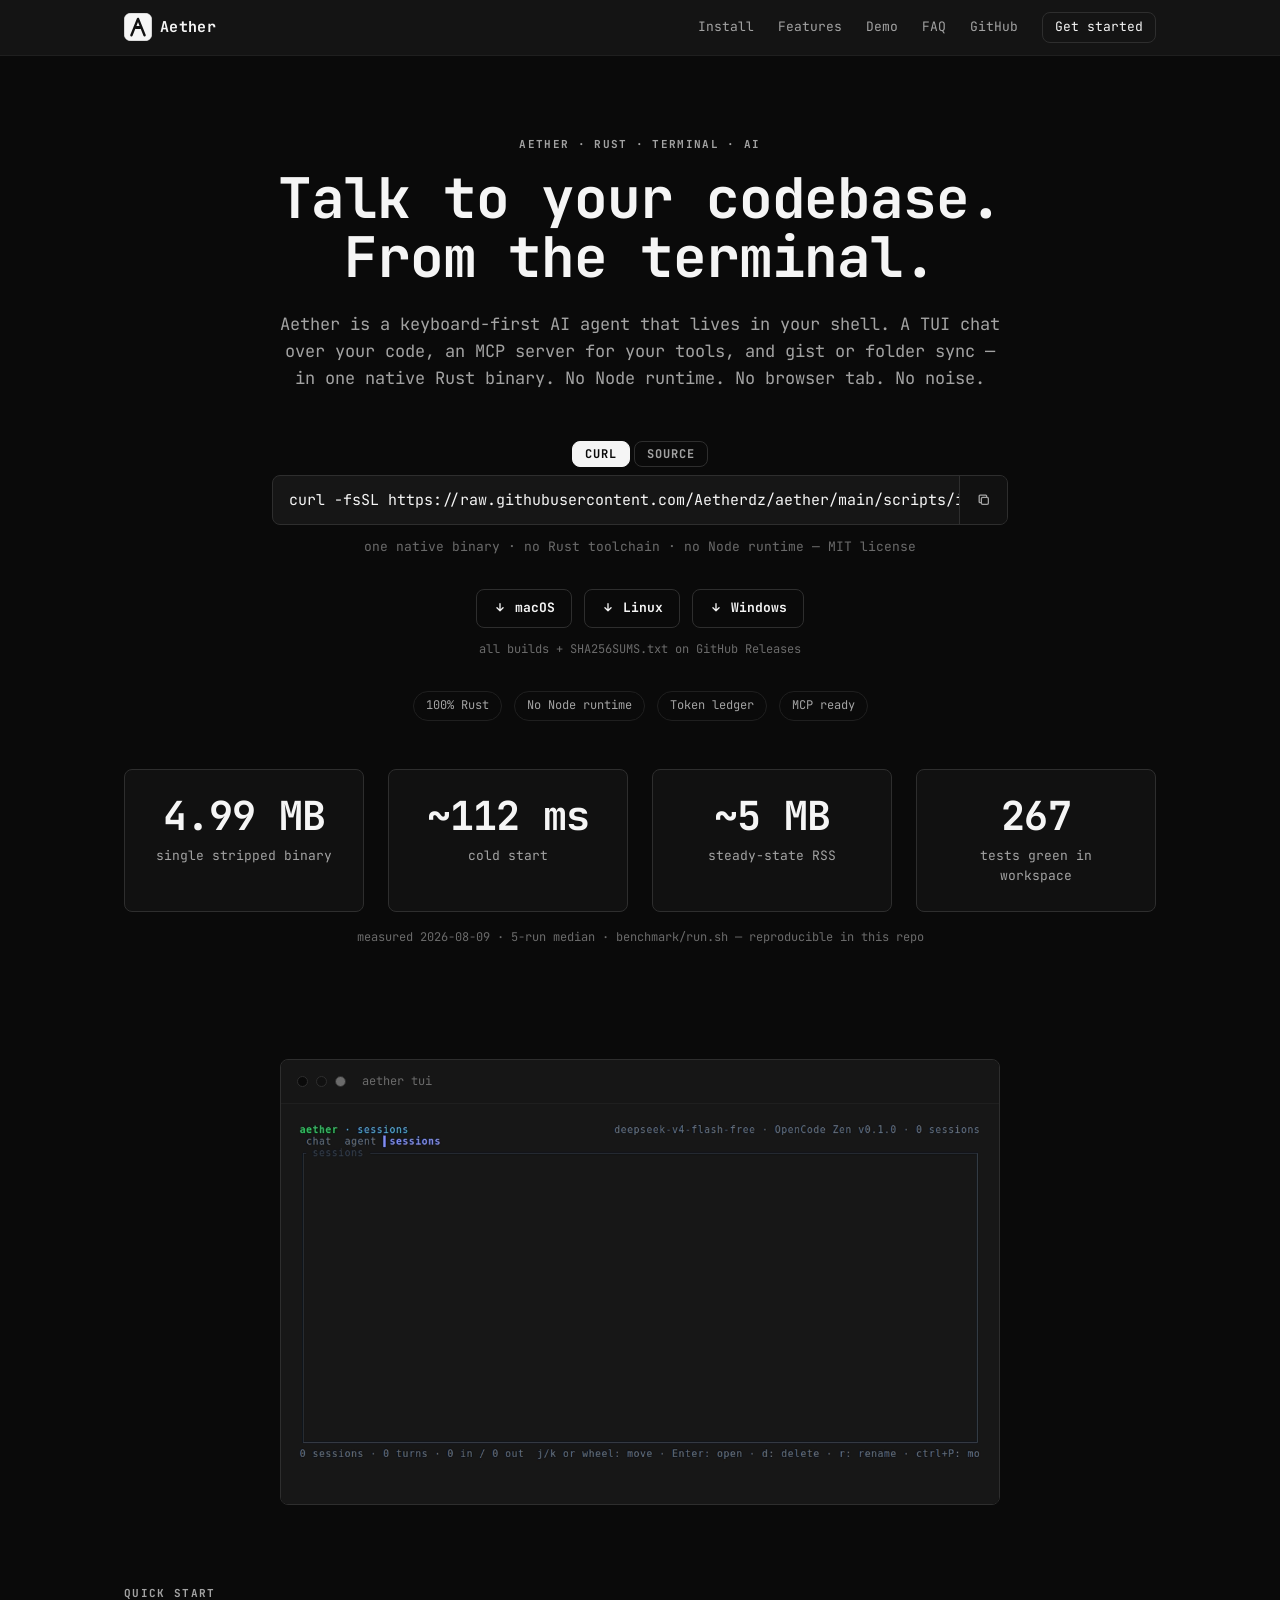
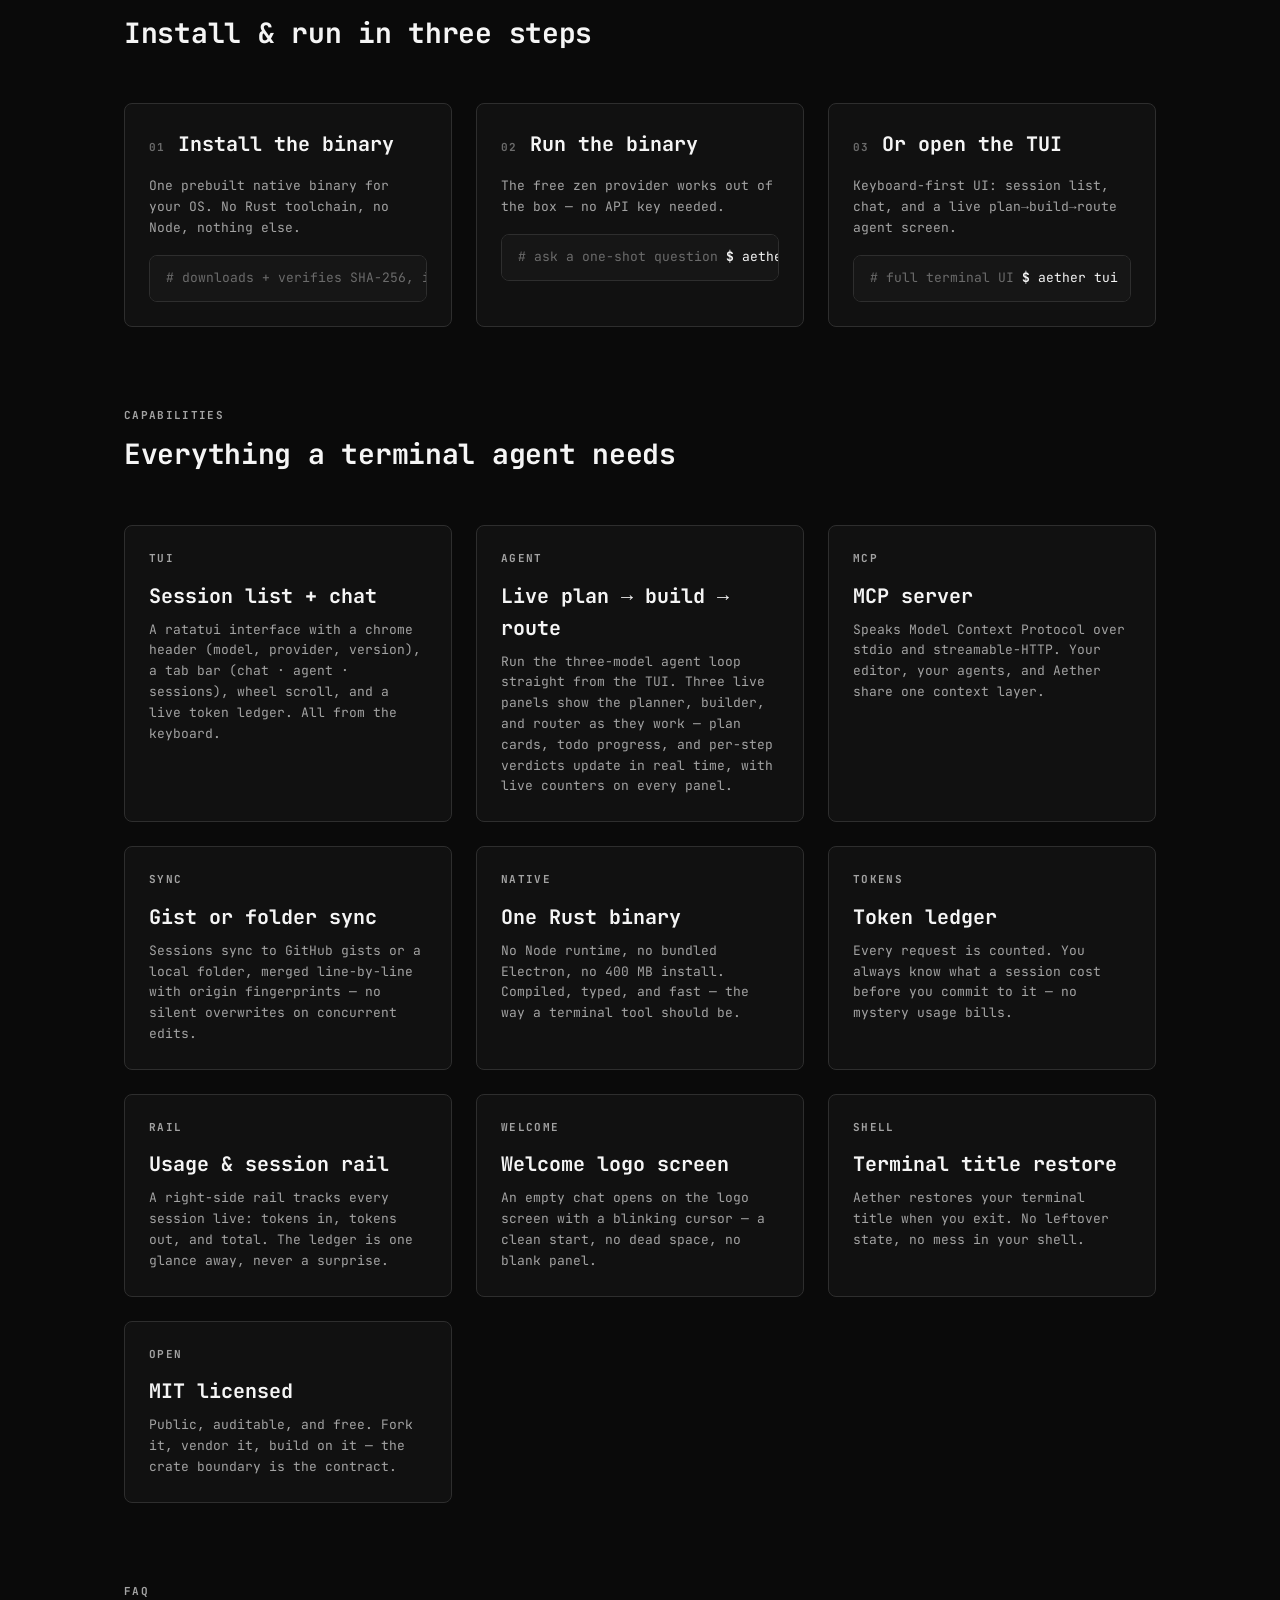
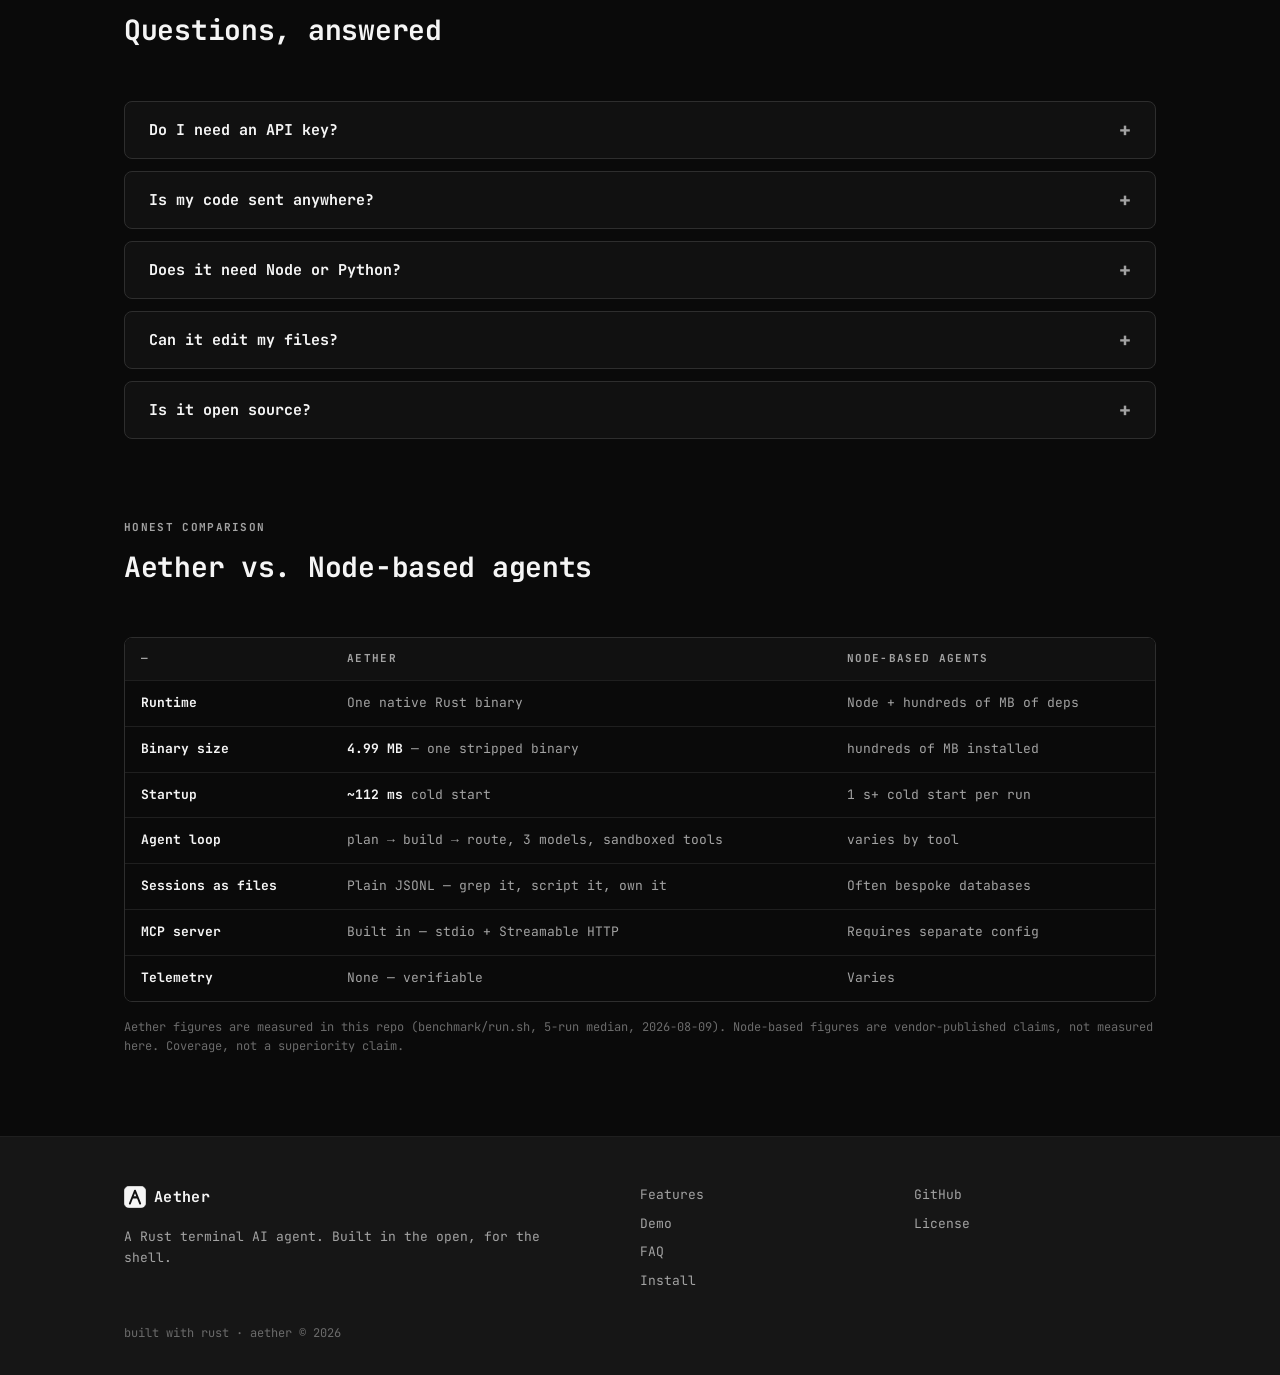
==== commit 8b07e2a5: "site: dark monochrome flip (sync with main 85a8c75)" ====
--- a/index.html
+++ b/index.html
@@ -9,7 +9,7 @@
 <meta property="og:description" content="A terminal AI coding agent in one Rust binary. Talk to your codebase from the shell.">
 <meta property="og:type" content="website">
 <meta property="og:image" content="https://aetherdz.github.io/aether/assets/img/logo.svg">
-<meta name="theme-color" content="#FFFFFF">
+<meta name="theme-color" content="#0A0A0A">
 <link rel="icon" type="image/svg+xml" href="/assets/img/logo.svg">
 <link rel="preload" href="/assets/fonts/jetbrains-mono-400.woff2" as="font" type="font/woff2" crossorigin>
 <link rel="preload" href="/assets/fonts/jetbrains-mono-700.woff2" as="font" type="font/woff2" crossorigin>
@@ -22,9 +22,9 @@
   <nav aria-label="Primary">
     <a class="brand" href="#top" aria-label="Aether home">
       <svg class="brand-mark" viewBox="0 0 64 64" width="28" height="28" aria-hidden="true">
-        <rect x="0.75" y="0.75" width="62.5" height="62.5" rx="14" fill="#111111" stroke="#111111" stroke-width="1.5"/>
-        <path d="M 17 51 L 32 13.5 L 47 51" fill="none" stroke="#FFFFFF" stroke-width="5.5" stroke-linecap="round" stroke-linejoin="round"/>
-        <rect x="24" y="29.5" width="16" height="7" rx="3.5" fill="#FFFFFF"/>
+        <rect x="0.75" y="0.75" width="62.5" height="62.5" rx="14" fill="#F5F5F5" stroke="#F5F5F5" stroke-width="1.5"/>
+        <path d="M 17 51 L 32 13.5 L 47 51" fill="none" stroke="#111111" stroke-width="5.5" stroke-linecap="round" stroke-linejoin="round"/>
+        <rect x="24" y="29.5" width="16" height="7" rx="3.5" fill="#111111"/>
       </svg>
       <span class="brand-name">Aether</span>
     </a>
@@ -302,9 +302,9 @@
     <div class="footer-brand">
       <a class="brand" href="#top" aria-label="Aether home">
         <svg class="brand-mark" viewBox="0 0 64 64" width="22" height="22" aria-hidden="true">
-          <rect x="0.75" y="0.75" width="62.5" height="62.5" rx="14" fill="#111111" stroke="#111111" stroke-width="1.5"/>
-          <path d="M 17 51 L 32 13.5 L 47 51" fill="none" stroke="#FFFFFF" stroke-width="5.5" stroke-linecap="round" stroke-linejoin="round"/>
-          <rect x="24" y="29.5" width="16" height="7" rx="3.5" fill="#FFFFFF"/>
+          <rect x="0.75" y="0.75" width="62.5" height="62.5" rx="14" fill="#F5F5F5" stroke="#F5F5F5" stroke-width="1.5"/>
+          <path d="M 17 51 L 32 13.5 L 47 51" fill="none" stroke="#111111" stroke-width="5.5" stroke-linecap="round" stroke-linejoin="round"/>
+          <rect x="24" y="29.5" width="16" height="7" rx="3.5" fill="#111111"/>
         </svg>
         <span class="brand-name">Aether</span>
       </a>
--- a/assets/css/style.css
+++ b/assets/css/style.css
@@ -1,26 +1,26 @@
 /* ============================================================
    Aether — design tokens (DESIGN.md §2–§4)
-   Light black & white mono aesthetic · jcode.sh discipline
+   Dark black & white mono aesthetic · jcode.sh discipline
    ============================================================ */
 
 :root {
-  /* Surface — light, borders-only depth */
-  --surface-primary: #FFFFFF;
-  --surface-secondary: #F4F4F4;
-  --surface-elevated: #FFFFFF;
+  /* Surface — dark, borders-only depth */
+  --surface-primary: #0A0A0A;
+  --surface-secondary: #111111;
+  --surface-elevated: #161616;
   /* Text */
-  --text-primary: #111111;
-  --text-secondary: #666666;
-  --text-tertiary: #999999;
+  --text-primary: #F5F5F5;
+  --text-secondary: #A3A3A3;
+  --text-tertiary: #6B6B6B;
   /* Border */
-  --border-default: #CCCCCC;
-  --border-subtle: #E5E5E5;
-  /* Accent — black & white: accent is ink, not color */
-  --accent-primary: #111111;
-  --accent-hover: #000000;
+  --border-default: #2E2E2E;
+  --border-subtle: #1F1F1F;
+  /* Accent — black & white: accent is paper, not color */
+  --accent-primary: #F5F5F5;
+  --accent-hover: #FFFFFF;
   /* Status — monochrome grays */
-  --status-success: #111111;
-  --status-error: #666666;
+  --status-success: #F5F5F5;
+  --status-error: #A3A3A3;
   /* Spacing */
   --space-1: 4px;
   --space-2: 8px;
@@ -72,7 +72,7 @@
 
 html { scroll-behavior: smooth; }
 
-:root { color-scheme: light; }
+:root { color-scheme: dark; }
 
 html {
   scroll-padding-top: 96px;
@@ -133,7 +133,7 @@
   position: sticky;
   top: 0;
   z-index: 50;
-  background: rgba(255, 255, 255, 0.92);
+  background: rgba(22, 22, 22, 0.92);
   backdrop-filter: blur(8px);
   border-bottom: 1px solid var(--border-subtle);
 }
@@ -309,7 +309,7 @@
   gap: var(--space-2);
   padding: var(--space-3) var(--space-4);
   border-bottom: 1px solid var(--border-subtle);
-  background: var(--surface-primary);
+  background: var(--surface-elevated);
 }
 
 .dot { width: 11px; height: 11px; border-radius: 50%; border: 1px solid var(--border-default); }
@@ -339,7 +339,7 @@
   width: 100%;
   height: auto;
   aspect-ratio: 1150 / 640;
-  background: #000;
+  background: var(--surface-secondary);
   object-fit: cover;
 }
 
@@ -417,7 +417,7 @@
   display: block;
   border: 1px solid var(--border-default);
   border-radius: var(--radius);
-  background: var(--surface-primary);
+  background: var(--surface-elevated);
   padding: var(--space-3) var(--space-4);
   font-family: var(--font-mono);
   font-size: var(--text-body-sm);
@@ -496,7 +496,7 @@
 
 .footer {
   border-top: 1px solid var(--border-subtle);
-  background: var(--surface-primary);
+  background: var(--surface-elevated);
 }
 
 .footer-grid {
@@ -575,7 +575,7 @@
   letter-spacing: 0.08em;
   text-transform: uppercase;
   color: var(--text-secondary);
-  background: var(--surface-primary);
+  background: transparent;
   border: 1px solid var(--border-default);
   border-radius: var(--radius);
   padding: var(--space-1) var(--space-3);
@@ -617,7 +617,7 @@
   padding: var(--space-2) var(--space-4);
   transition: border-color 150ms var(--ease-out), background-color 150ms var(--ease-out);
 }
-.platform-btn:hover { border-color: var(--text-primary); background: var(--surface-secondary); }
+.platform-btn:hover { border-color: var(--text-primary); background: var(--surface-elevated); }
 
 .platform-note {
   margin: var(--space-3) 0 0;
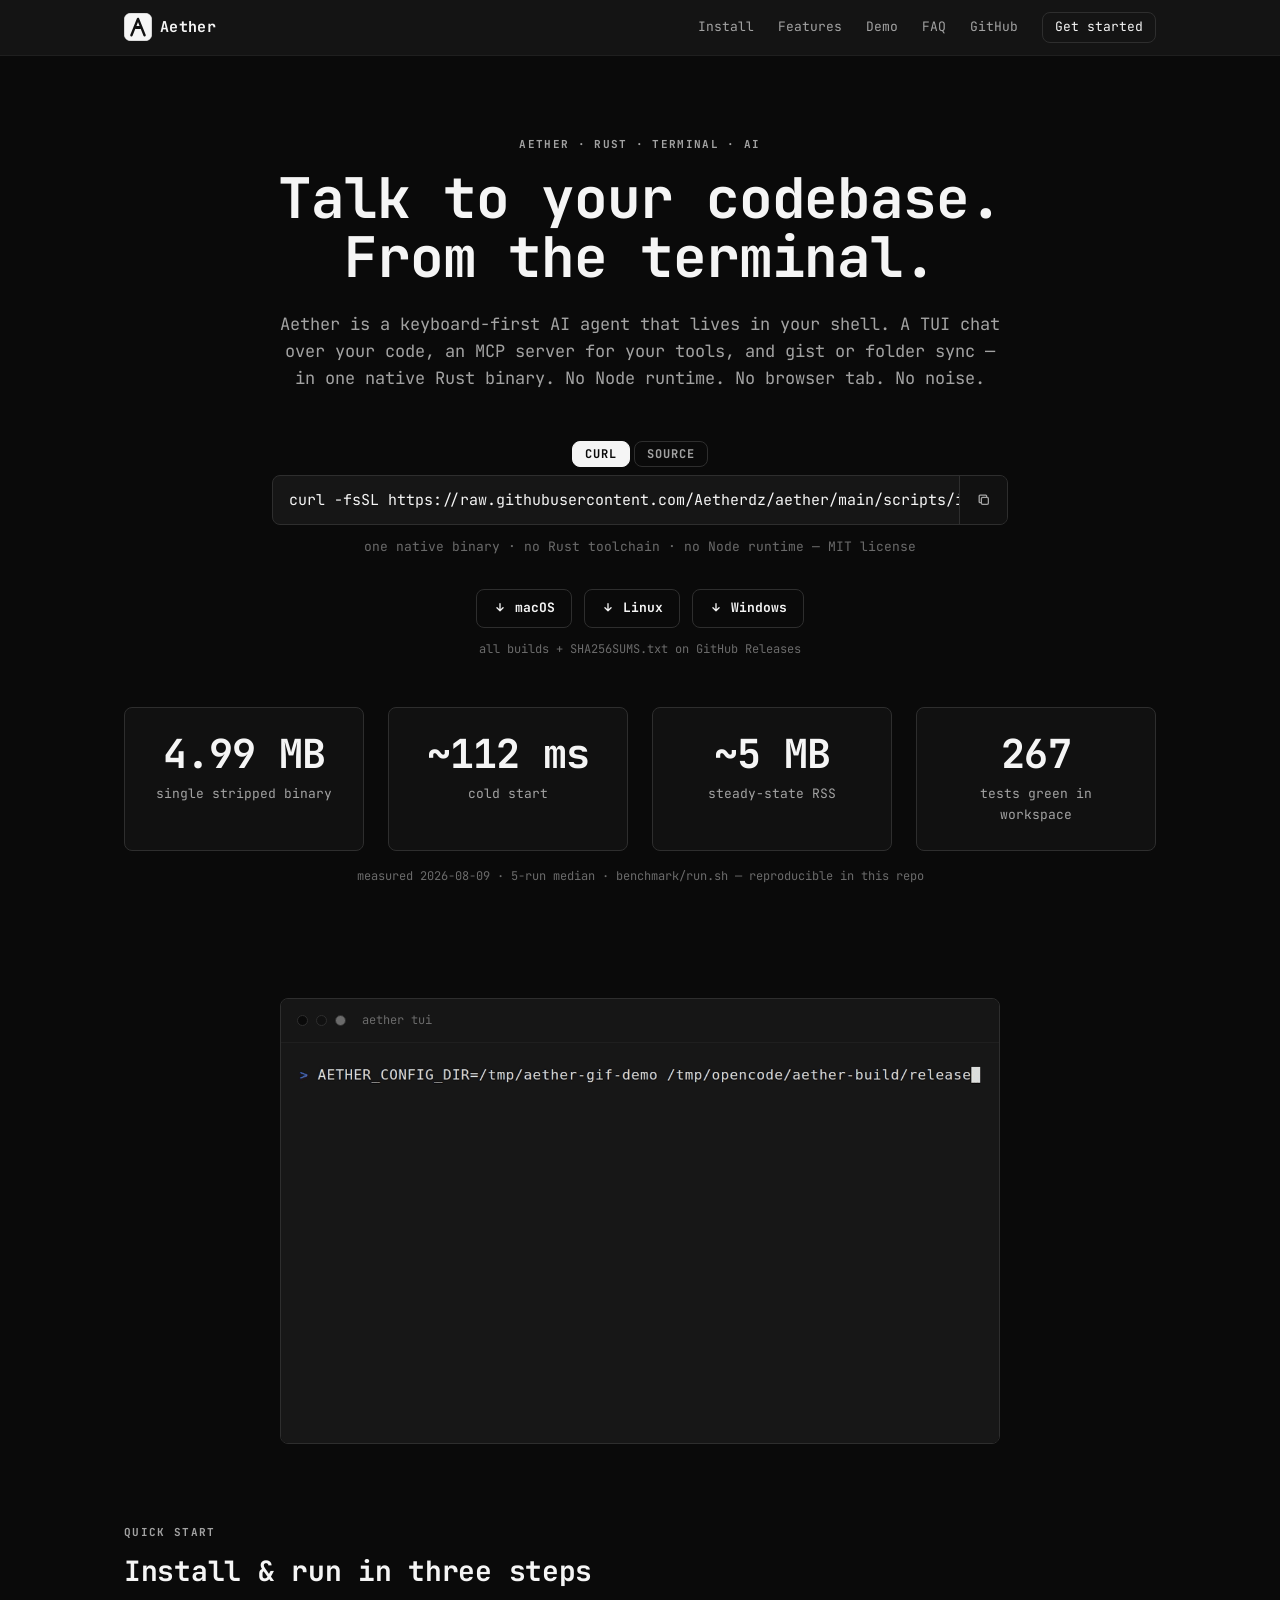
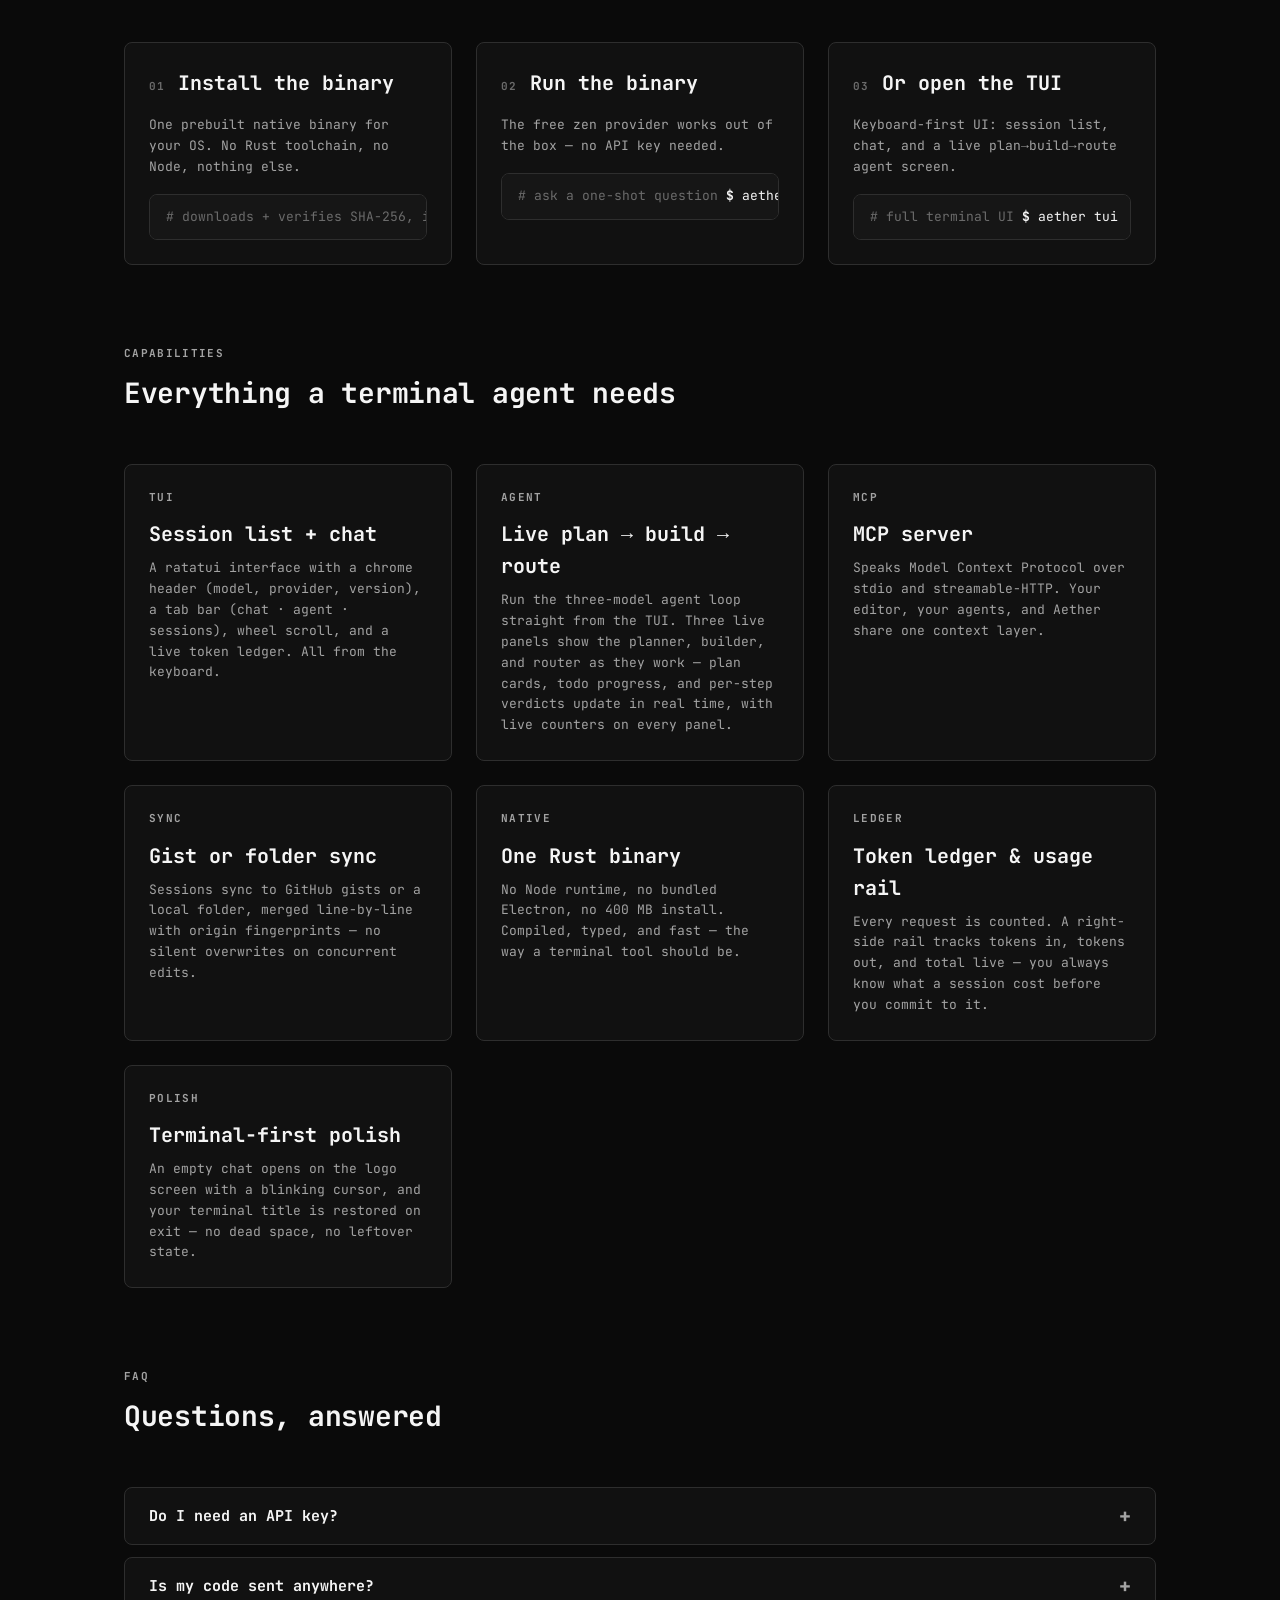
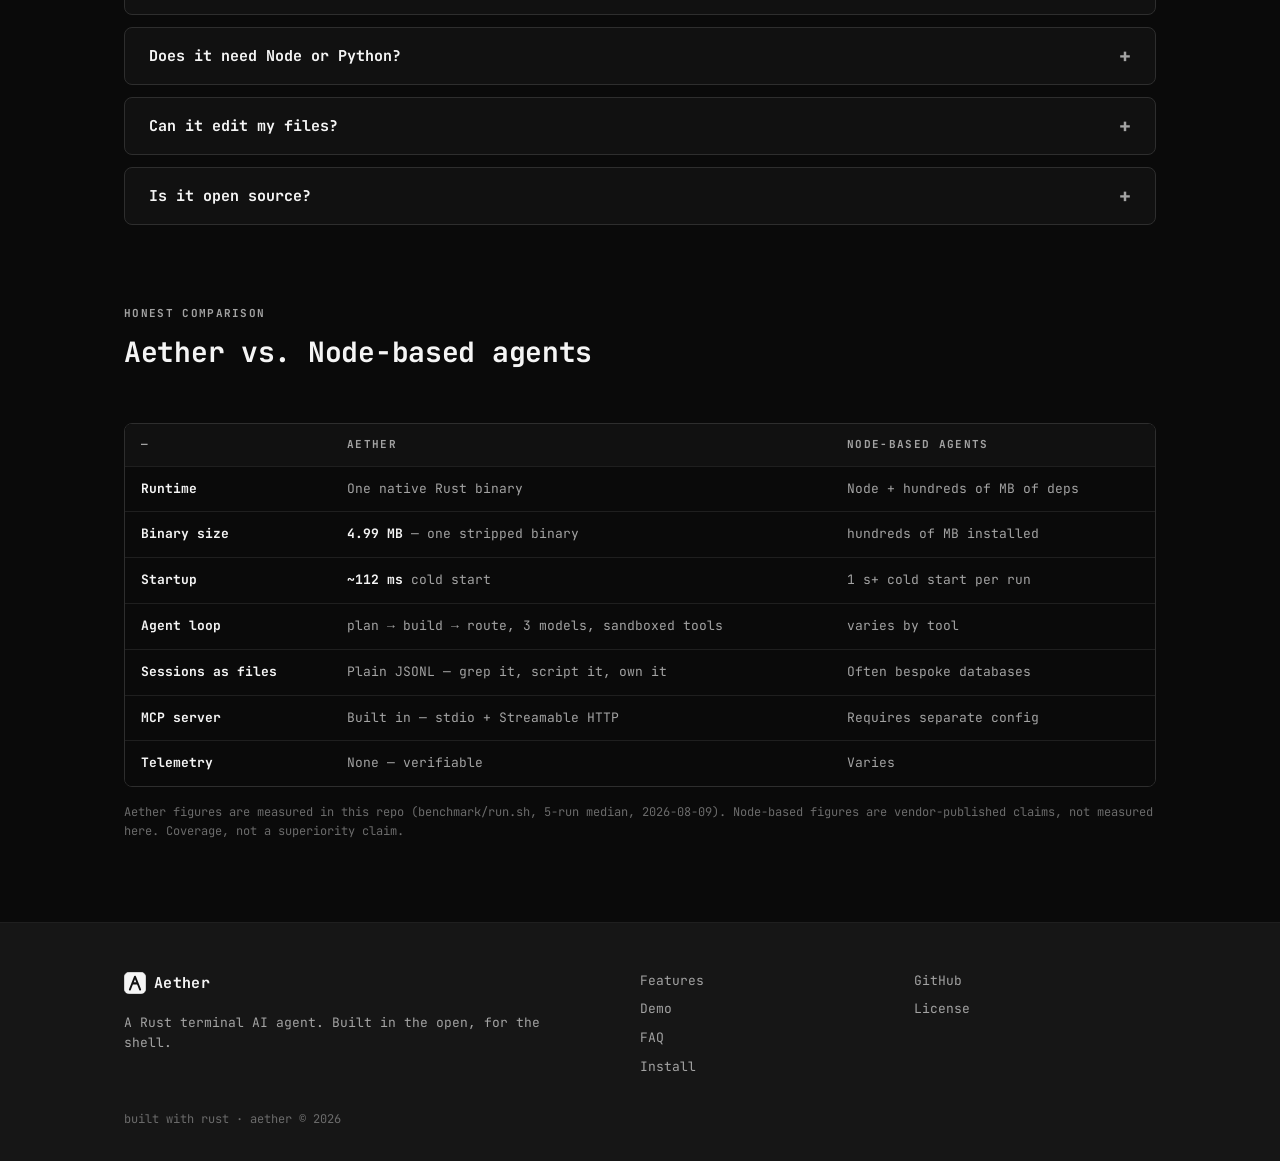
==== commit 6636870f: "site: de-fluff landing page (drop badges row, merge 10 feature cards -> 7)" ====
--- a/index.html
+++ b/index.html
@@ -79,12 +79,6 @@
       </a>
     </div>
     <p class="platform-note">all builds + SHA256SUMS.txt on GitHub Releases</p>
-    <ul class="badges" aria-label="Highlights">
-      <li>100% Rust</li>
-      <li>No Node runtime</li>
-      <li>Token ledger</li>
-      <li>MCP ready</li>
-    </ul>
   </section>
 
   <section class="stats" id="stats" aria-labelledby="stats-title">
@@ -187,29 +181,14 @@
         <p>No Node runtime, no bundled Electron, no 400 MB install. Compiled, typed, and fast — the way a terminal tool should be.</p>
       </article>
       <article class="feature-card">
-        <p class="feature-label">tokens</p>
-        <h3>Token ledger</h3>
-        <p>Every request is counted. You always know what a session cost before you commit to it — no mystery usage bills.</p>
-      </article>
-      <article class="feature-card">
-        <p class="feature-label">rail</p>
-        <h3>Usage &amp; session rail</h3>
-        <p>A right-side rail tracks every session live: tokens in, tokens out, and total. The ledger is one glance away, never a surprise.</p>
-      </article>
-      <article class="feature-card">
-        <p class="feature-label">welcome</p>
-        <h3>Welcome logo screen</h3>
-        <p>An empty chat opens on the logo screen with a blinking cursor — a clean start, no dead space, no blank panel.</p>
-      </article>
-      <article class="feature-card">
-        <p class="feature-label">shell</p>
-        <h3>Terminal title restore</h3>
-        <p>Aether restores your terminal title when you exit. No leftover state, no mess in your shell.</p>
-      </article>
-      <article class="feature-card">
-        <p class="feature-label">open</p>
-        <h3>MIT licensed</h3>
-        <p>Public, auditable, and free. Fork it, vendor it, build on it — the crate boundary is the contract.</p>
+        <p class="feature-label">ledger</p>
+        <h3>Token ledger &amp; usage rail</h3>
+        <p>Every request is counted. A right-side rail tracks tokens in, tokens out, and total live — you always know what a session cost before you commit to it.</p>
+      </article>
+      <article class="feature-card">
+        <p class="feature-label">polish</p>
+        <h3>Terminal-first polish</h3>
+        <p>An empty chat opens on the logo screen with a blinking cursor, and your terminal title is restored on exit — no dead space, no leftover state.</p>
       </article>
     </div>
   </section>
--- a/assets/css/style.css
+++ b/assets/css/style.css
@@ -264,25 +264,6 @@
   color: var(--text-tertiary);
 }
 
-/* Badges */
-.badges {
-  list-style: none;
-  display: flex;
-  flex-wrap: wrap;
-  justify-content: center;
-  gap: var(--space-3);
-  padding: 0;
-  margin: var(--space-8) 0 0;
-}
-.badges li {
-  font-size: var(--text-caption);
-  font-weight: 500;
-  color: var(--text-secondary);
-  border: 1px solid var(--border-subtle);
-  border-radius: 999px;
-  padding: var(--space-1) var(--space-3);
-}
-
 /* ============================================================
    Terminal demo
    ============================================================ */
